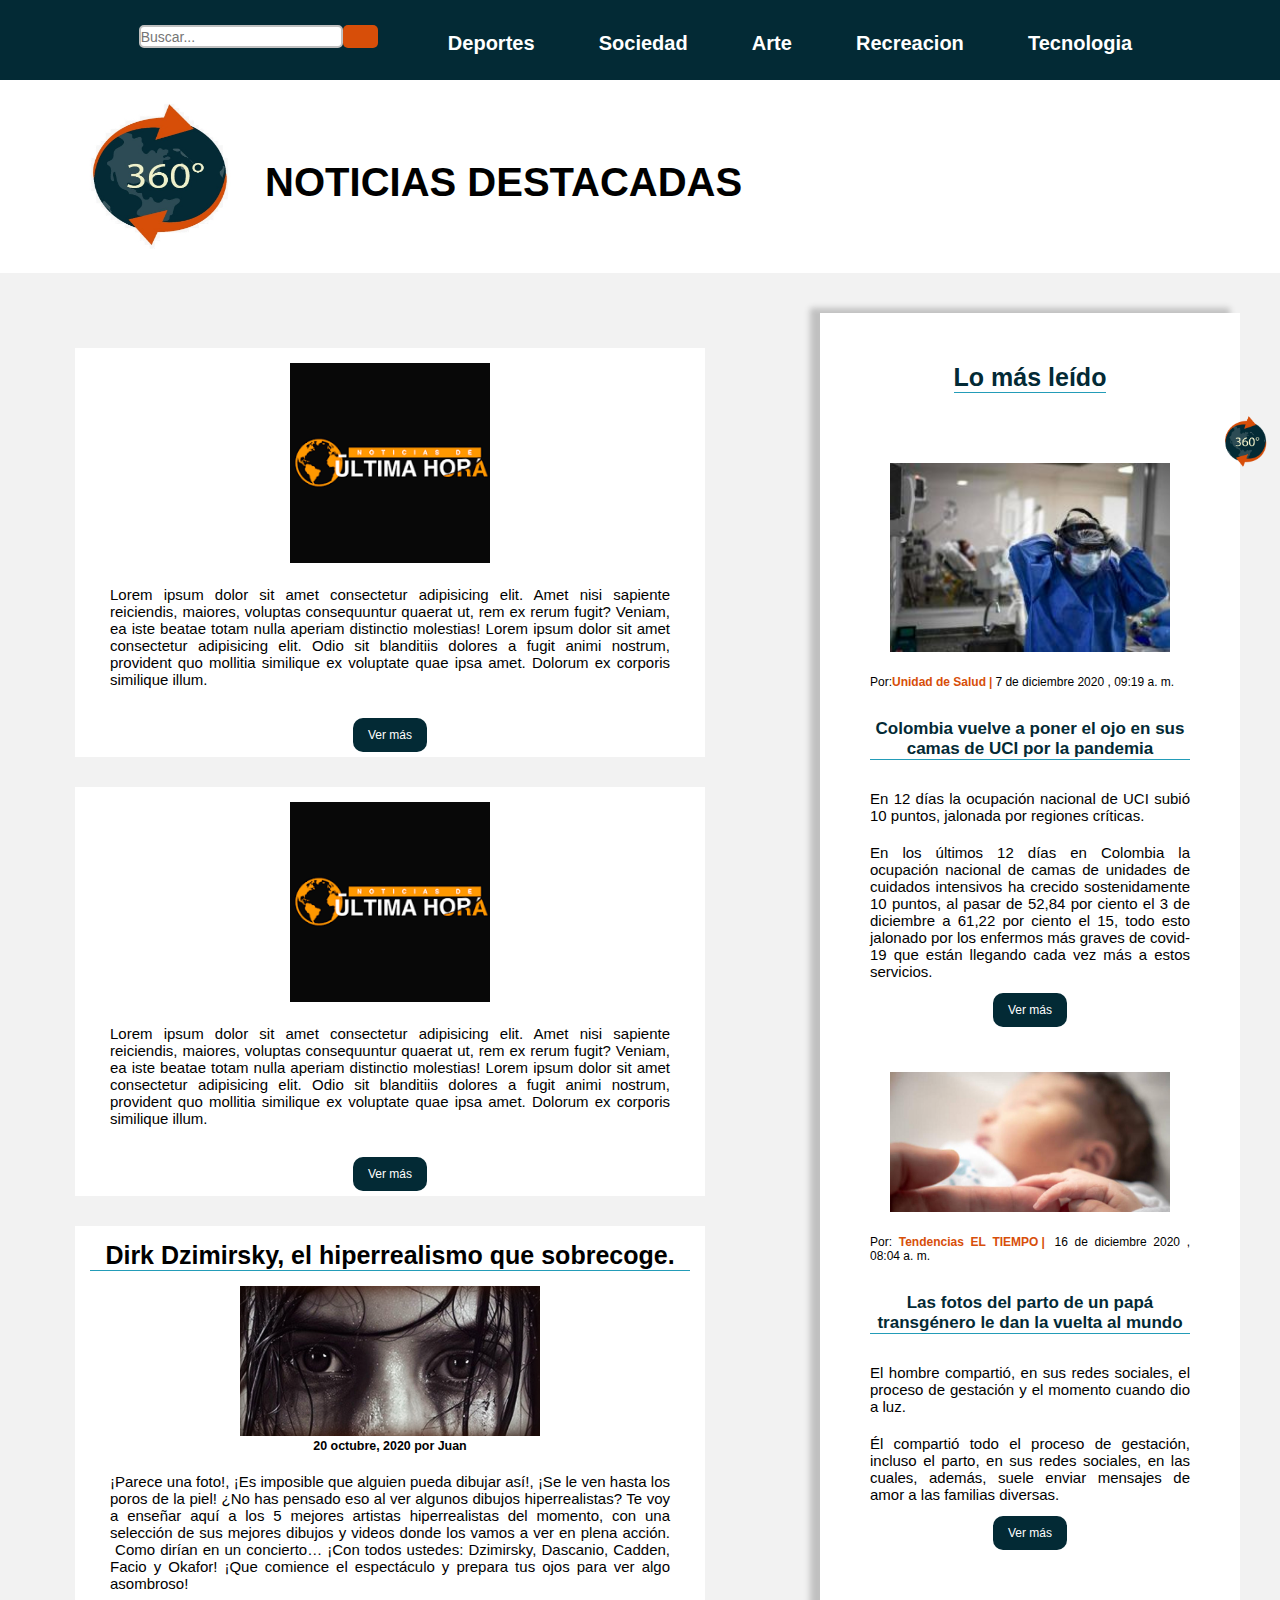
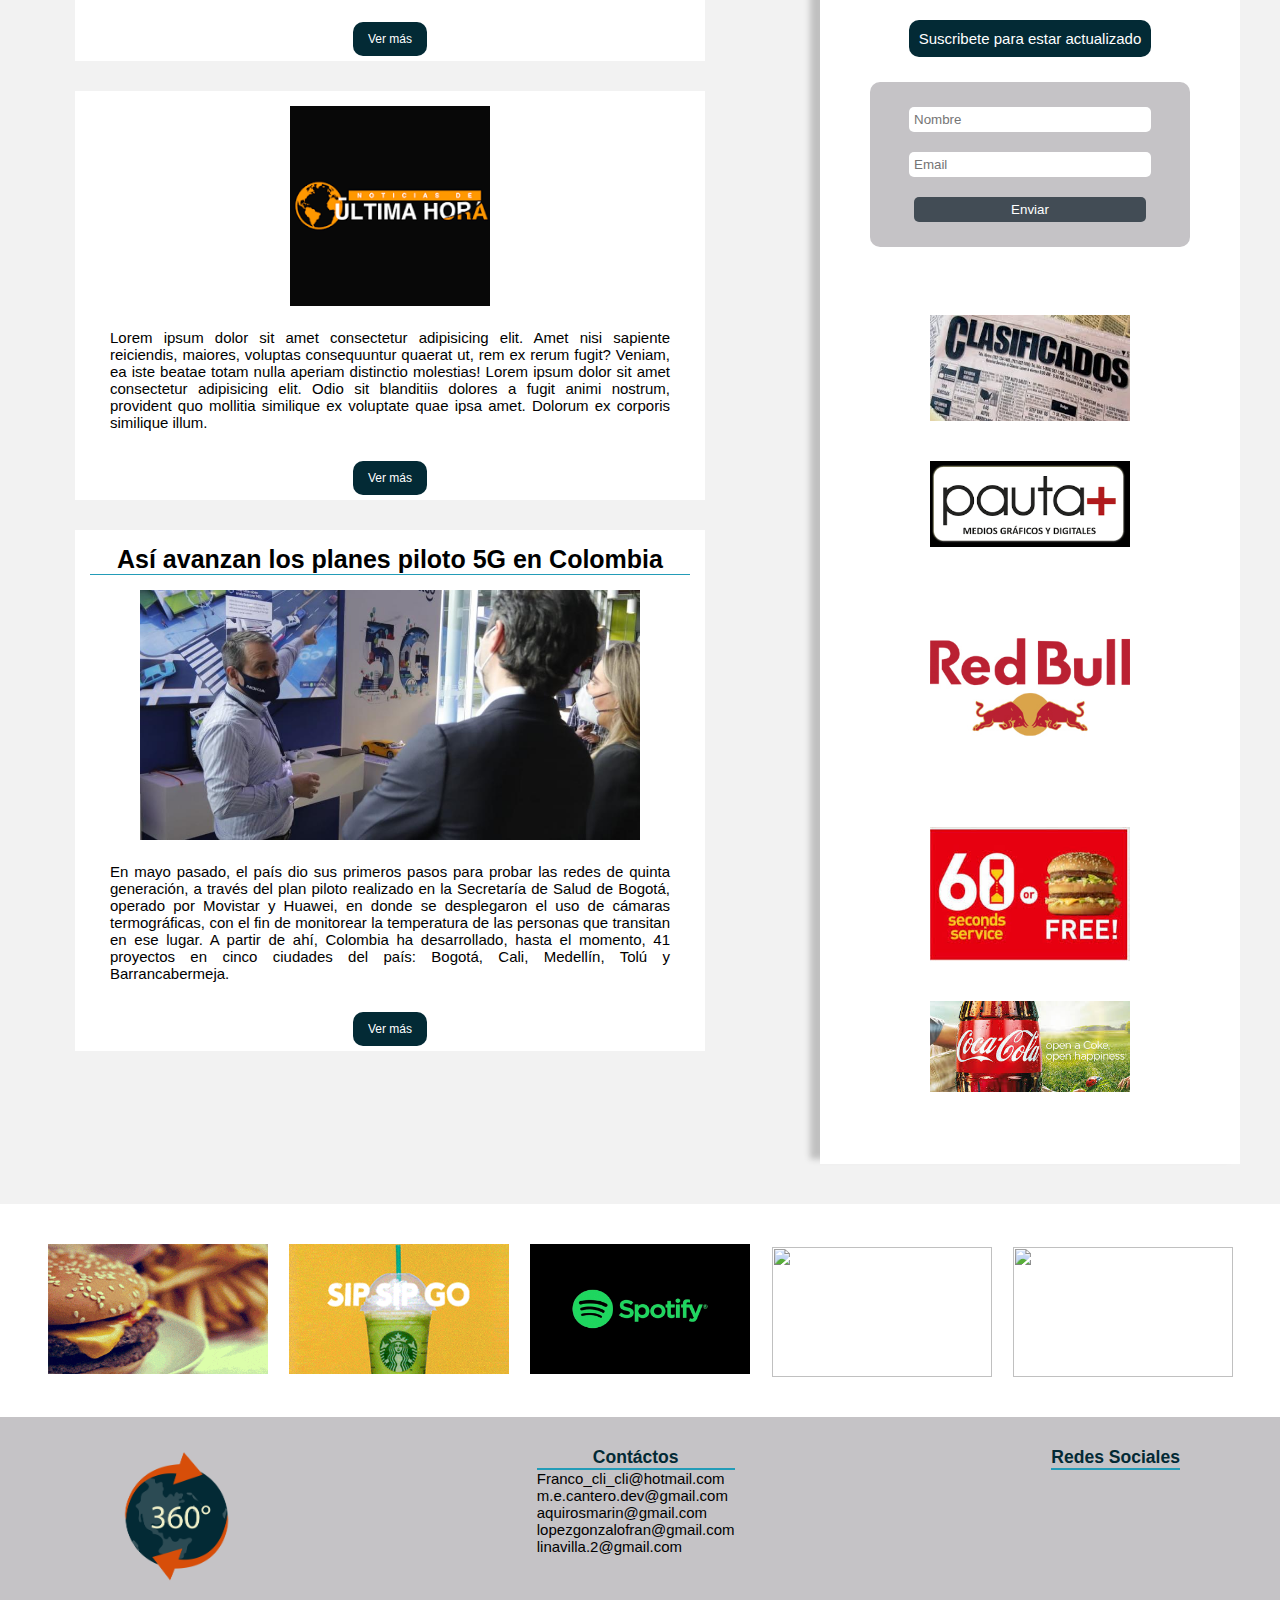
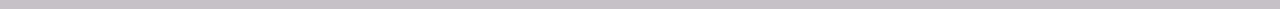
==== index.html @ af5eb992 "agregué noticias en lo más leído" ====
<!DOCTYPE html>
<html lang="es">
<head>
    <meta charset="UTF-8">
    <meta name="viewport" content="width=device-width, initial-scale=1, shrink-to-fit=no">
    <meta name="keywords" content="Dario online, diario.">
    <meta name="author" content="Rompiendo codigos">
    <meta name="description" content="Somos el diario que brinda el mejor servicio">
    <title>360° | Diario Digital</title>
    <link rel="icon" href="img/icon.png">
    <script src="https://kit.fontawesome.com/4de09098c3.js" crossorigin="anonymous"></script>
    <link rel="preconnect" href="https://fonts.gstatic.com">
    <link href="https://fonts.googleapis.com/css2?family=Roboto&display=swap" rel="stylesheet">
    <link href="https://fonts.googleapis.com/css2?family=Russo+One&display=swap" rel="stylesheet">
    <link rel="stylesheet" href="styles.css">
</head>
<body>
    <!---------------- Menú de navegación-------------------->
    <header class="barra-navegacion">
        <nav>
            <div class="menu" id="inicio">
                <input type="checkbox" id="botonmenu">
                <a href="#"><i class="fas fa-bars"></i></a>
                <ul>
                    <li> 
                        <div class="busqueda">
                            <input type="text" name="Buscar" placeholder="Buscar..."class="src" autocomplete="off">
                            <div class="lupa">
                                <a href="#"><i class="fas fa-search"></i></a>
                            </div>
                        </div>
                    </li>
                    <li> <a href="Deportes.html">Deportes </a> </li> 
                    <li> <a href="Sociedad.html">Sociedad </a> </li> 
                    <li> <a href="Arte.html">Arte </a> </li> 
                    <li> <a href="Recreacion.html">Recreacion </a> </li> 
                    <li> <a href="Tecnologia.html">Tecnologia </a> </li>
                </ul>
            </div>
        </nav>
    </header>
    <div>
        <!---------------- Encabezado---------------------------->
        <div class="logo_noticias">
            <a href="index.html"><img src="img/360logo.jpg" alt="logo_diario" width="170px" height="150px"></a>
            <h1>NOTICIAS DESTACADAS</h1>
            <div class="wiget">
                <script src="https://www.dolar-colombia.com/widget.js?t=2&c=1"></script>
            </div>
            <div class="clima">
                <div id="cont_dd9158a9806e6b9f02feca1e878bb01c"><script type="text/javascript" async src="https://www.tiempo.com/wid_loader/dd9158a9806e6b9f02feca1e878bb01c"></script></div>
            </div>
        </div>
    </div>
     <!---------------- Main, sección de noticias----------------->
    <div class="contenedor-principal">
        <main class="hijo">
            <section class="hijo2">
                <article>
                    <img src="img/foto_noticia_temporal.png" width="200px" alt="">
                    <p>Lorem ipsum dolor sit amet consectetur adipisicing elit. Amet nisi sapiente reiciendis, maiores, voluptas consequuntur quaerat ut, rem ex rerum fugit? Veniam, 
                        ea iste beatae totam nulla aperiam distinctio molestias!
                        Lorem ipsum dolor sit amet consectetur adipisicing elit. Odio sit blanditiis dolores a fugit animi nostrum, provident 
                        quo mollitia similique ex voluptate quae ipsa amet. Dolorum ex corporis similique illum.
                    </p><br>
                    <a href="Deportes.html" target="_blanck"  class="boton"><button">Ver más</button></a>
                </article>
            </section>
            <section class="hijo2">
                <article>
                    <img src="img/foto_noticia_temporal.png" width="200px" alt="">
                    <p>Lorem ipsum dolor sit amet consectetur adipisicing elit. Amet nisi sapiente reiciendis, maiores, voluptas consequuntur quaerat ut, rem ex rerum fugit? Veniam, 
                        ea iste beatae totam nulla aperiam distinctio molestias!
                        Lorem ipsum dolor sit amet consectetur adipisicing elit. Odio sit blanditiis dolores a fugit animi nostrum, provident 
                        quo mollitia similique ex voluptate quae ipsa amet. Dolorum ex corporis similique illum.
                    </p><br>
                    <a href="Sociedad.html" target="_blanck"  class="boton" ><button">Ver más</button></a>
                </article>
            </section>
            <section class="hijo2">
                <article>
                    <h2 class="titulo-noticia">Dirk Dzimirsky, el hiperrealismo que sobrecoge.</h2>
                    <img src="img/arte.jpg" width="300px" alt="Arte">
                    <h5>20 octubre, 2020 por Juan</h5>
                    <p>¡Parece una foto!, ¡Es imposible que alguien pueda dibujar así!, ¡Se le ven hasta los poros de la piel! ¿No has pensado eso al ver algunos dibujos hiperrealistas?
                        Te voy a enseñar aquí a los 5 mejores artistas hiperrealistas del momento, con una selección de sus mejores dibujos y videos donde los vamos a ver en plena acción.
                         Como dirían en un concierto… ¡Con todos ustedes: Dzimirsky, Dascanio, Cadden, Facio y Okafor! ¡Que comience el espectáculo y prepara tus ojos para ver algo asombroso!
                    </p><br>
                    <a href="Arte.html" target="_blanck"  class="boton"><button">Ver más</button></a>
                </article>
            </section>
            <section class="hijo2">
                <article>
                    <img src="img/foto_noticia_temporal.png" width="200px" alt="">
                    <p>Lorem ipsum dolor sit amet consectetur adipisicing elit. Amet nisi sapiente reiciendis, maiores, voluptas consequuntur quaerat ut, rem ex rerum fugit? Veniam, 
                        ea iste beatae totam nulla aperiam distinctio molestias!
                        Lorem ipsum dolor sit amet consectetur adipisicing elit. Odio sit blanditiis dolores a fugit animi nostrum, provident 
                        quo mollitia similique ex voluptate quae ipsa amet. Dolorum ex corporis similique illum.
                    </p><br>
                    <a href="Recreacion.html" target="_blanck"  class="boton"><button">Ver más</button></a>
                </article>
            </section>
            <section class="hijo2">
                <article>
                    <h2 class="titulo-noticia">Así avanzan los planes piloto 5G en Colombia</h2>
                    <img src="img/tecnologia.jpg" width="500px" alt="">
                    <p>En mayo pasado, el país dio sus primeros pasos para probar las redes de quinta generación, a través del plan piloto realizado en la Secretaría de Salud de Bogotá, operado por Movistar y Huawei, en donde se desplegaron el uso de cámaras termográficas, con el fin de monitorear la temperatura de las personas que transitan en ese lugar.
                        A partir de ahí, Colombia ha desarrollado, hasta el momento, 41 proyectos en cinco ciudades del país: Bogotá, Cali, Medellín, Tolú y Barrancabermeja.
                    </p><br>
                    <a href="Tecnologia.html" target="_blanck"  class="boton"><button">Ver más</button></a>
                </article>
            </section>
        </main>
         <!------------------------- Aside----------------------------->
        <aside class="lo-mas-leido">
            <h2 class="titulo">
                Lo más leído
            </h2>
            <article class="hijo3">
                <img src="img/lo-mas-leido.jpg" width="280px" alt="foto-ucis">
                <p class="pie-de-foto">Por:<span>Unidad de Salud</span>7 de diciembre 2020 , 09:19 a. m.</p>
                <h3>Colombia vuelve a poner el ojo en sus camas de UCI por la pandemia</h3>
                <p>En 12 días la ocupación nacional de UCI subió 10 puntos, jalonada por regiones críticas.</p>
                <p>En los últimos 12 días en Colombia la ocupación nacional de camas de unidades de cuidados intensivos ha crecido sostenidamente 10 puntos, al pasar de 52,84 por ciento el 3 de diciembre a 61,22 por ciento el 15, todo esto jalonado por los enfermos más graves de covid-19 que están llegando cada vez más a estos servicios.
                </p>
                <a href="https://www.eltiempo.com/salud/ocupacion-de-uci-en-colombia-comienza-a-subir-en-diciembre-por-la-pandemia-555329" target="blank"  class="boton"><button">Ver más</button></a>
            </article>
            <article class="hijo3">
                <img src="img/lo-mas-leido2.jpg" width="280px" alt="Recién Nacido">
                <p class="pie-de-foto">Por: <span>Tendencias EL TIEMPO</span> 16 de diciembre 2020 , 08:04 a. m.</p>
                <h3>Las fotos del parto de un papá transgénero le dan la vuelta al mundo</h3>
                <p>El hombre compartió, en sus redes sociales, el proceso de gestación y el momento cuando dio a luz.</p>
                <p>Él compartió todo el proceso de gestación, incluso el parto, en sus redes sociales, en las cuales, además, suele enviar mensajes de amor a las familias diversas.
                </p>
                <a href="https://www.eltiempo.com/cultura/gente/lgbti-embarazo-la-historia-de-danny-el-papa-transgenero-que-compartio-fotos-y-video-de-su-parto-555034" target="blank"  class="boton"><button">Ver más</button></a>
            </article>
            <div class="suscribete">
                <p>Suscribete para estar actualizado</p>
            </div>
            <form action="#" class="formulario">
                <input type="text" name="nombre" id="nombre" placeholder="Nombre">
                <input type="email" name="email" id="email" placeholder="Email">
                <input class="boton-enviar" type="submit" value="Enviar">
            </form>
            <div class="publicidad-aside">
                <div class="publicidad1">
                    <img src="img/publicidad1.jpg" width="200" alt="">
                </div>
                <div class="publicidad1">
                    <img src="img/publicidad2.png" width="200"  alt="">
                </div>
                <div class="publicidad1">
                    <img src="img/publicidad3.jpg" width="200"  alt="">
                </div>
                <div class="publicidad1">
                    <img src="img/publicidad4.jpg" width="200"  alt="">
                </div>
                <div class="publicidad1">
                    <img src="img/publicidad5.jpg" width="200"  alt="">
                </div>
            </div>
        </aside>
    </div>
        <!---------------- Main, Publicidad----------------->
    <div class="publicidad">
        <div class="publicidad1">
            <img src="Videos/200.gif" alt="">
        </div>
        <div class="publicidad1">
            <img src="Videos/frapu-199.gif" alt="">
        </div>
        <div class="publicidad1">
            <img src="Videos/spotify.gif" alt="">
        </div>
        <div class="publicidad1">
            <img src="Videos/d6ddb5e3-efe4-43aa-a1f9-b5b52ab1ca9a.gif" alt="">
        </div>
        <div class="publicidad1">
            <img src="Videos/cocacolagiphy-5.gif" alt="">
        </div>
    </div>
    <!---------------------- bnt-flotante--------------------------- -->
    <div class="btn-inicio">
        <a href="#inicio"><img src="img/logo.png" alt="btn-inicio" width="120px"></a>
    </div>
    <!------------------------footer---------------------------------- -->
    <footer class="contenedor-footer">
            <div class="logo">
                <a href="#inicio"><img src="img/logo.png" alt="Diario Digita 360°"></a>
            </div>
            <div class="contactos">
                <h3>Contáctos</h3>
                <p>Franco_cli_cli@hotmail.com</p>
                <p>m.e.cantero.dev@gmail.com</p>
                <p>aquirosmarin@gmail.com</p>
                <p>lopezgonzalofran@gmail.com</p>
                <p>linavilla.2@gmail.com</p>
            </div>
            <div class="redes">
                <h3>Redes Sociales</h3>
                <a href="https://facebook.com"><i class="fab fa-facebook-f"></i></a>
                <a href="https://youtube.com"><i class="fab fa-youtube"></i></a>
                <a href="https://twitter.com"><i class="fab fa-twitter"></i></a>
            </div>
    </footer>
    
</body>
</html>
---- styles.css ----
* {
  padding: 0;
  margin: 0;
}
body {
  font-family: Arial, Helvetica, sans-serif;
  font-size: 15px;
}

/*---------- menú---------- */

.menu {
  background-color: #032a35;
  display: flex;
  justify-content: space-around;
  align-items: center;
  height: 80px;
  width: 100%;
}

.menu ul {
  padding: 0px;
  margin-bottom: 0px;
  margin-top: -5px;
}
.menu ul li {
  display: inline-block;
  margin: 30px;
  font-weight: bold;
}

.menu ul li a {
  text-decoration: none;
  color: white;
  font-size: 20px;
}

.busqueda {
  display: flex;
  flex-flow: row;
  justify-content: flex-start;
  position: absolute;
  margin-left: -250px;
  padding: 5px;

}
.busqueda .lupa{
  background: #D74E09;
  width: 35px;
  border-radius: 5px;
}
.fa-search{
  font-size: 20px;
  color: white;
  padding: 5px;

}

.busqueda input {
  width: 200px;
  font-size: 14px;
  outline: none;
  border: 2px solid silver;
  border-radius: 5px;

}

#botonmenu {
  display: none;
  padding: 0;
}
i {
  color: white;
  font-size: 30px;
}

.menu label {
  display: flex;
  width: 30px;
  height: 30px;
  padding: 0px;
  margin-top: 12px;
}

/*---------- Encabezado--------- */
.wiget{
  margin-left: 100px;
}
.clima{
  margin-right: 55px;
}
.logo_noticias {
  display: flex;
  flex-direction: row;
  margin-left: 80px;
  margin-top: 20px;
}

.logo_noticias h1 {
  color: black;
  font-weight: bolder;
  padding: 1.6cm 0cm 0cm 0.4cm;
  font-size: 40px;
}
/* --------Main-sección noticias----- */

.contenedor-principal {
  display: flex;
  flex-flow: row;
  justify-content: space-between;
  align-items: flex-start;
  background: #f2f2f2;
  max-width: 1350px;
  margin: 20px auto;
  padding: 20px;
}

.hijo {
  display: flex;
  flex-flow: row wrap;
  justify-content: space-between;
  align-items: center;
  margin: 20px;
  padding: 20px;
}

.hijo2 {
  margin: 15px;
  width: 600px;
  padding: 15px;
  background: white;
  text-align: center;
}
.hijo2 p {
  text-align: justify;
  padding: 10px;
  margin: 10px;
}

/*--------- Aside-Lo mas leido--------- */

.lo-mas-leido {
  display: flex;
  flex-flow: column;
  justify-content: center;
  align-items: center;
  background: #fff;
  width: 80%;
  padding: 50px;
  margin: 50px;
  text-align: center;
  margin: 20px auto;
  margin-right: 20px;
  box-shadow: -10px -5px 6px rgb(192, 192, 192);
}
h2 {
  color: #032a35;
  font-size: 25px;
  margin-bottom: 15px;
  border-bottom: 1px solid #239cb8 ;
}
.lo-mas-leido h3 {
  font-size: 17px;
  text-align: center;
  color: #032a35;
  margin-bottom: 30px;
  border-bottom: 1px solid #239cb8;
}
.lo-mas-leido .pie-de-foto{
  font-size: 12px;
}
.lo-mas-leido .pie-de-foto span{
  color: #D74E09;
  font-weight: 800;
}
.lo-mas-leido .pie-de-foto span::after{
  content: "|";
  padding: 3px;
}
.hijo3 img {
  margin: 15px;
  margin-top: 50px;
  background: white;
  padding: 5px;
}
.hijo3 p {
  text-align: justify;
  margin-bottom: 20px;
  color: black;
}
.boton {
  background: #032a35;
  padding: 10px 15px;
  color: white;
  text-decoration: none;
  margin-top: 20px;
  font-size: 12px;
  margin-top: 20px;
  border-radius: 10px;
}

.boton:hover {
  background: #71818f;
  color: white;
}

.boton-enviar {
  background: #424c55;
  color: white;
  padding: 25px 40px;
  border-radius: 10px;
  cursor: pointer;
  margin: 20px;
  border: 0px;
}

.boton-enviar:hover {
  background: #71818f;
  color: white;
}

.suscribete {
  font-size: 15px;
  background: #032a35;
  border-radius: 10px;
  color: white;
  padding: 10px;
  margin-top: 80px;
  text-align: center;
}
.formulario {
  background: #c5c3c6;
  padding: 15px;
  margin-top: 25px;
  margin-bottom: 50px;
  border-radius: 10px;

}
.formulario input {
  margin: 10px;
  width: 80%;
  padding: 5px;
  border: 0px;
  border-radius: 5px;
}
.titulo-noticia{
  color: black;
}
.publicidad-aside{
  display: flex;
  flex-flow: column wrap;
  justify-content: center;
  align-items: center ;
}

.publicidad-aside .publicidad1{
  margin: 18.5px;
}


/*--------- Publicidad---------- */

.publicidad {
  display: flex;
  flex-flow: row nowrap;
  justify-content: space-around;
  align-items: flex-end;
  margin: 20px auto;
  margin-right:36px;
  margin-left: 37px;
}

.publicidad img {
  width: 220px;
  height: 130px;
  margin: 20px auto;

}
/* -------------------Footer--------------- */
.contenedor-footer{
  background: #c5c3c6;
  display: flex;
  flex-flow: row wrap;
  justify-content: space-between;
  align-items: flex-start;
}

.logo img{
  width: 300px;
  margin-top: 20px;
}
.contactos{
  margin-left:-80px;
}

h3{
  margin-top: 30px;
}

.contactos h3{
  text-align: center;
  color: #032a35;
  border-bottom: 2px solid  #239cb8 ;
}

.redes{
  margin-right: 100px;
}

.redes h3{
  color: #032a35;
  border-bottom: 2px solid  #239cb8 ;
}

.redes i{
  font-size:40px;
  margin-left: 5px;
  margin-right: 5px;
}

.redes .fab.fa-facebook-f{
  color: #3b5998;

}
.redes .fab.fa-youtube{
  color: #ff0000;

}
.redes .fab.fa-twitter{
  color: #1da1f2;
}
/*----------------------- btnflotante-------------- */
.btn-inicio{
  padding:0px;
  right:-75px;
  /* left: -40px; */
  position:fixed;
  top:410px;
  width:180px;
  z-index: 1100;
}
.btn-inicio a img{
  list-style-type:none;
  padding:0px;
  margin:0px 0px 1px 0px;
  -webkit-transition:all 0.25s ease-in-out;
  -moz-transition:all 0.25s ease-in-out;
  -o-transition:all 0.25s ease-in-out;
  transition:all 0.25s ease-in-out;
  cursor:pointer;
}
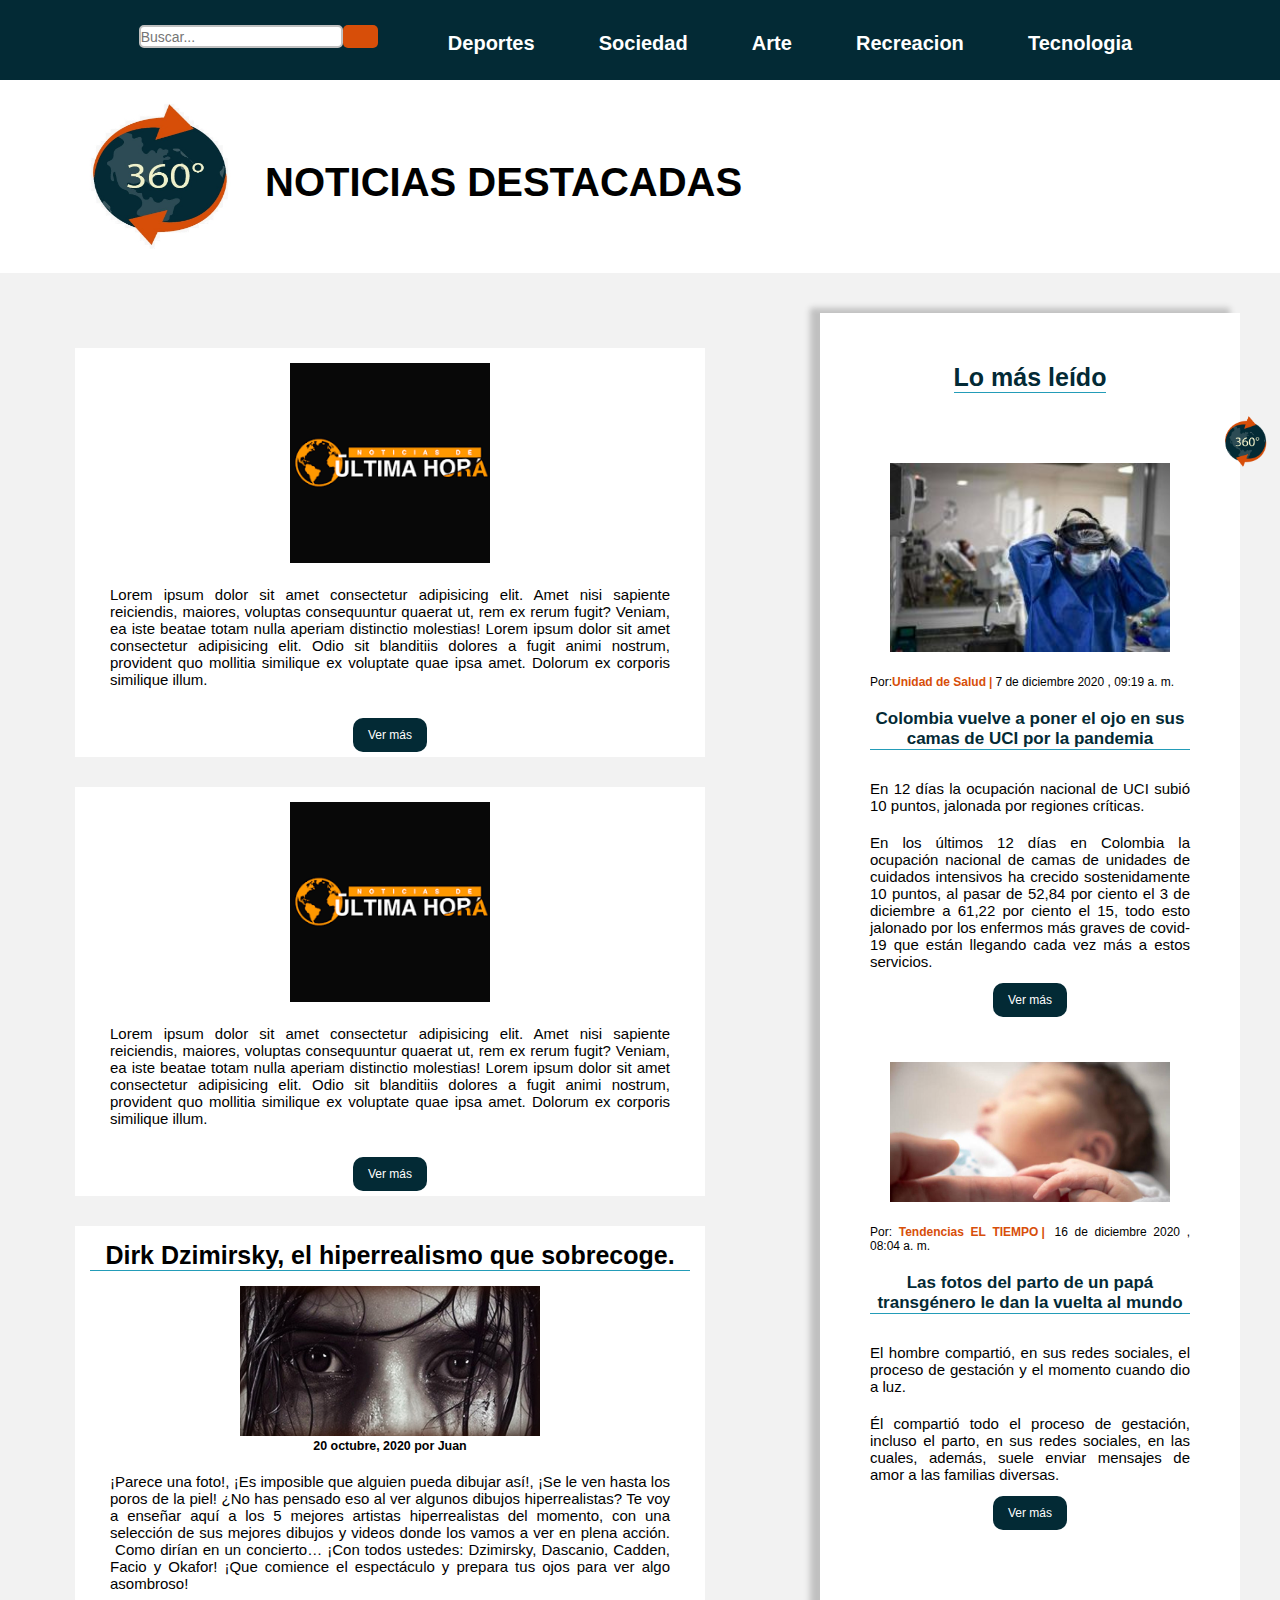
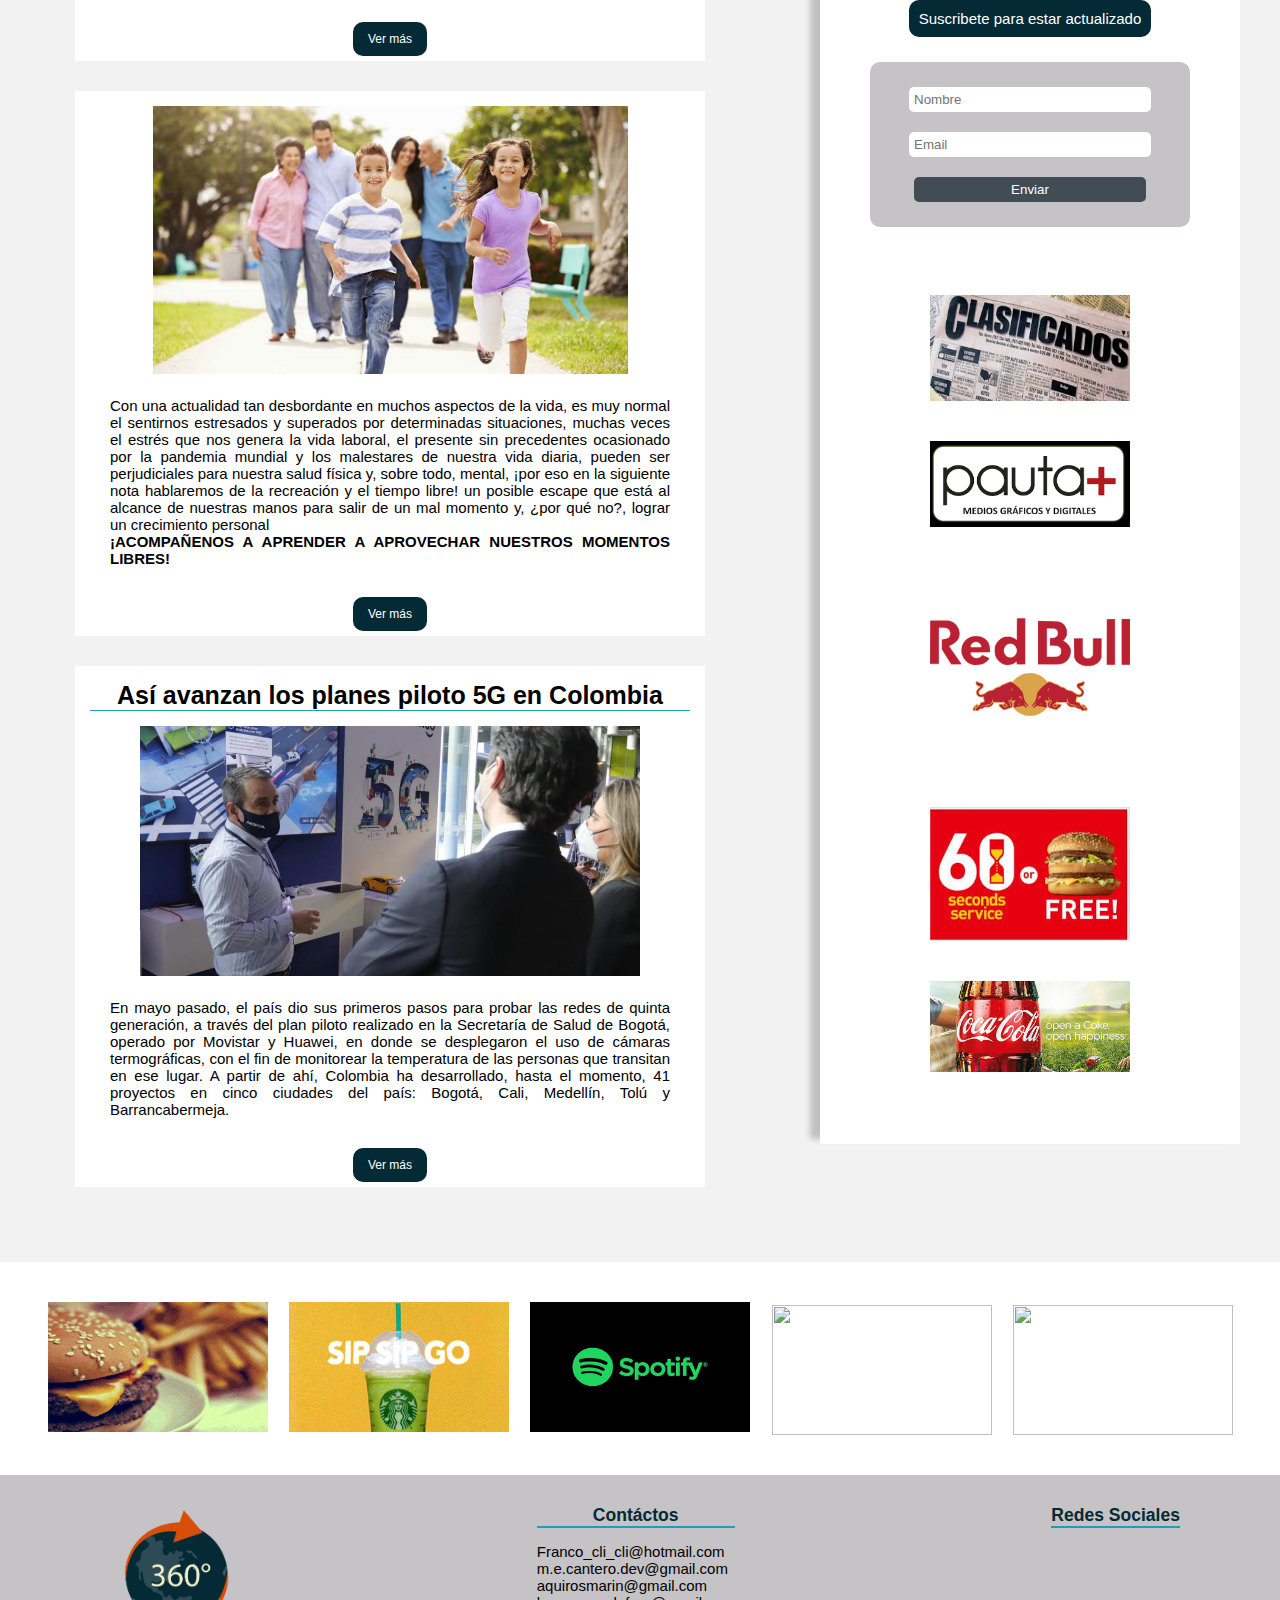
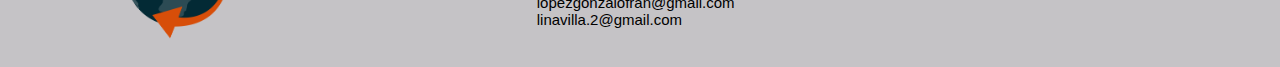
==== commit 7cdee3fd: "4ta modificación a recreación" ====
--- a/index.html
+++ b/index.html
@@ -91,11 +91,13 @@
             </section>
             <section class="hijo2">
                 <article>
-                    <img src="img/foto_noticia_temporal.png" width="200px" alt="">
-                    <p>Lorem ipsum dolor sit amet consectetur adipisicing elit. Amet nisi sapiente reiciendis, maiores, voluptas consequuntur quaerat ut, rem ex rerum fugit? Veniam, 
-                        ea iste beatae totam nulla aperiam distinctio molestias!
-                        Lorem ipsum dolor sit amet consectetur adipisicing elit. Odio sit blanditiis dolores a fugit animi nostrum, provident 
-                        quo mollitia similique ex voluptate quae ipsa amet. Dolorum ex corporis similique illum.
+                    <img src="img/recreacion1.jpg" width="475px" alt="">
+                    <p>Con una actualidad tan desbordante en muchos aspectos de la vida, es muy normal el sentirnos estresados y superados
+                        por determinadas situaciones, muchas veces el estrés que nos genera la vida laboral, el presente sin precedentes ocasionado
+                        por la pandemia mundial y los malestares de nuestra vida diaria, pueden ser perjudiciales para nuestra salud física y, sobre todo,
+                        mental, ¡por eso en la siguiente nota hablaremos de la recreación y el tiempo libre! un posible escape que está al alcance de nuestras manos
+                        para salir de un mal momento y, ¿por qué no?, lograr un crecimiento personal <br>
+                        <Strong>¡ACOMPAÑENOS A APRENDER A APROVECHAR NUESTROS MOMENTOS LIBRES!</Strong>
                     </p><br>
                     <a href="Recreacion.html" target="_blanck"  class="boton"><button">Ver más</button></a>
                 </article>
--- a/styles.css
+++ b/styles.css
@@ -85,6 +85,7 @@
 /*---------- Encabezado--------- */
 .wiget{
   margin-left: 100px;
+  
 }
 .clima{
   margin-right: 55px;
@@ -293,8 +294,10 @@
   margin-left:-80px;
 }
 
-h3{
+.contenedor-footer h3{
   margin-top: 30px;
+  margin-bottom: 15px;
+  text-align: center;
 }
 
 .contactos h3{
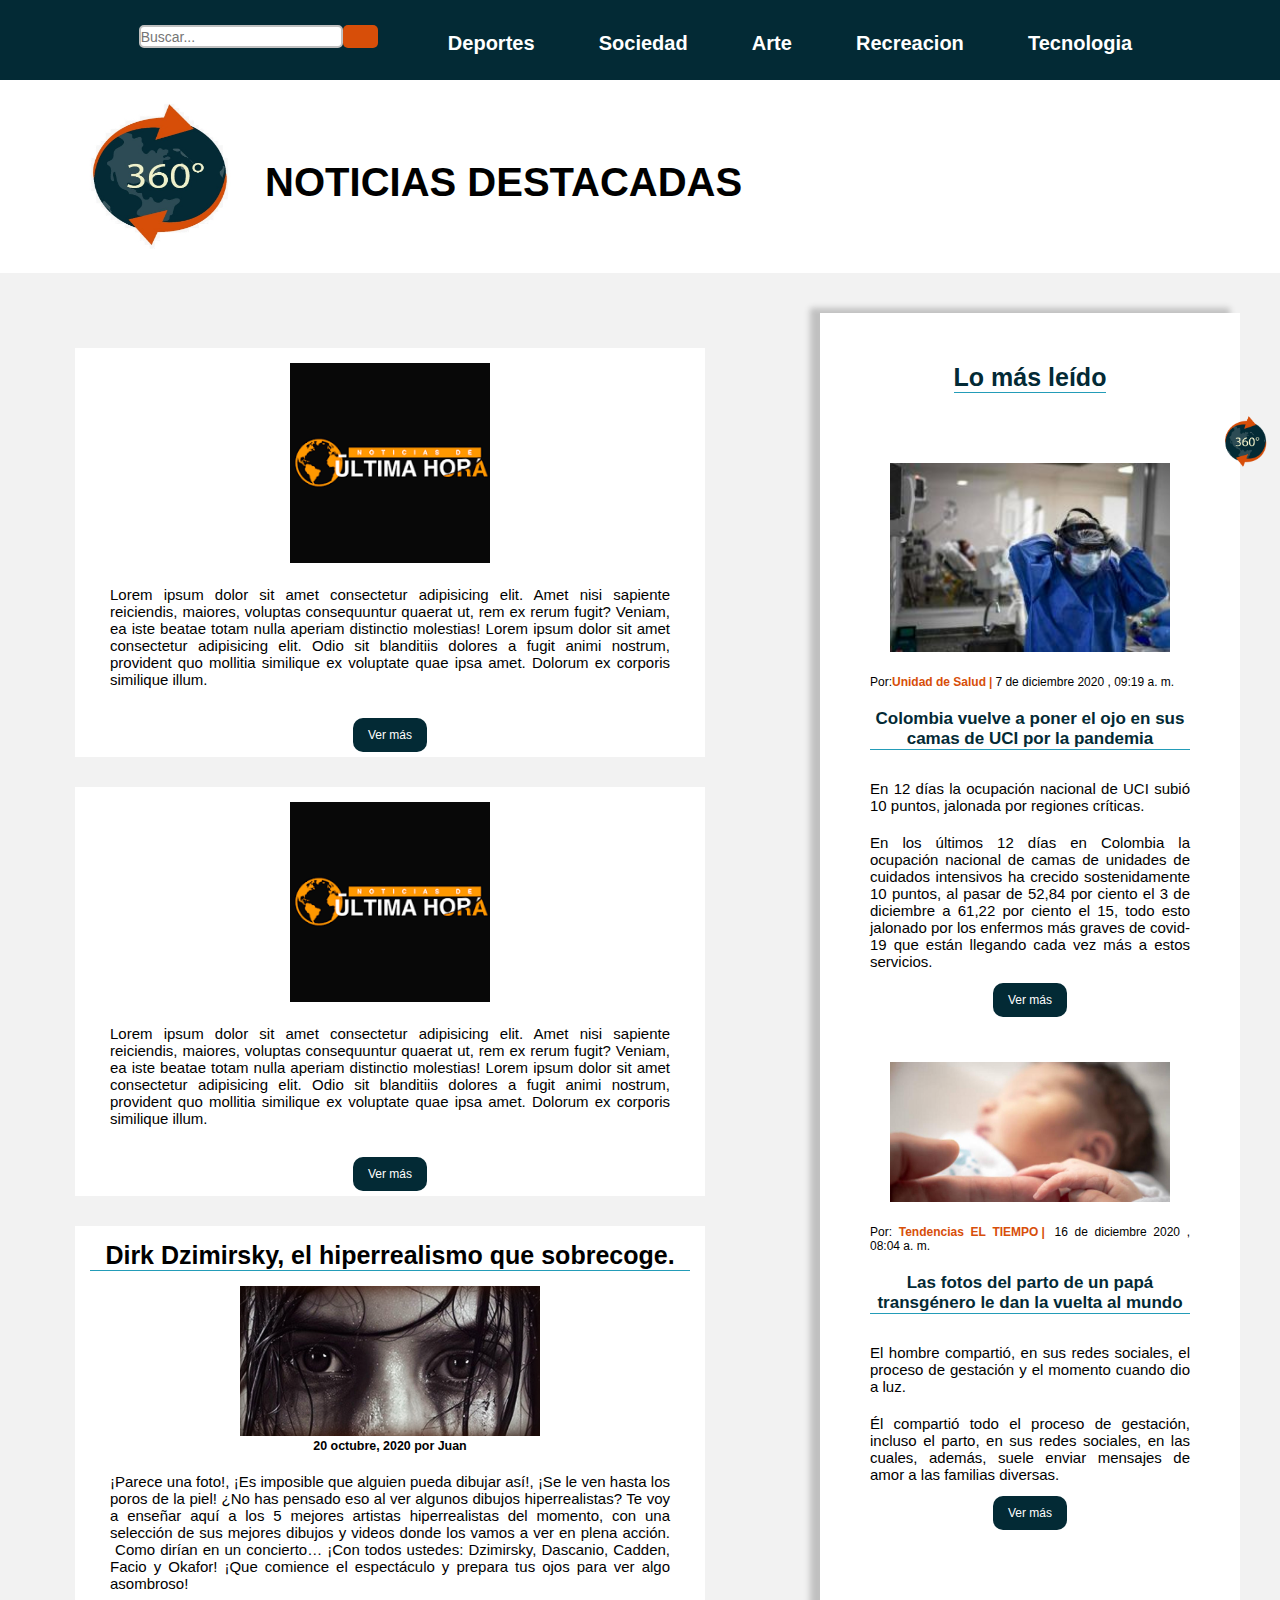
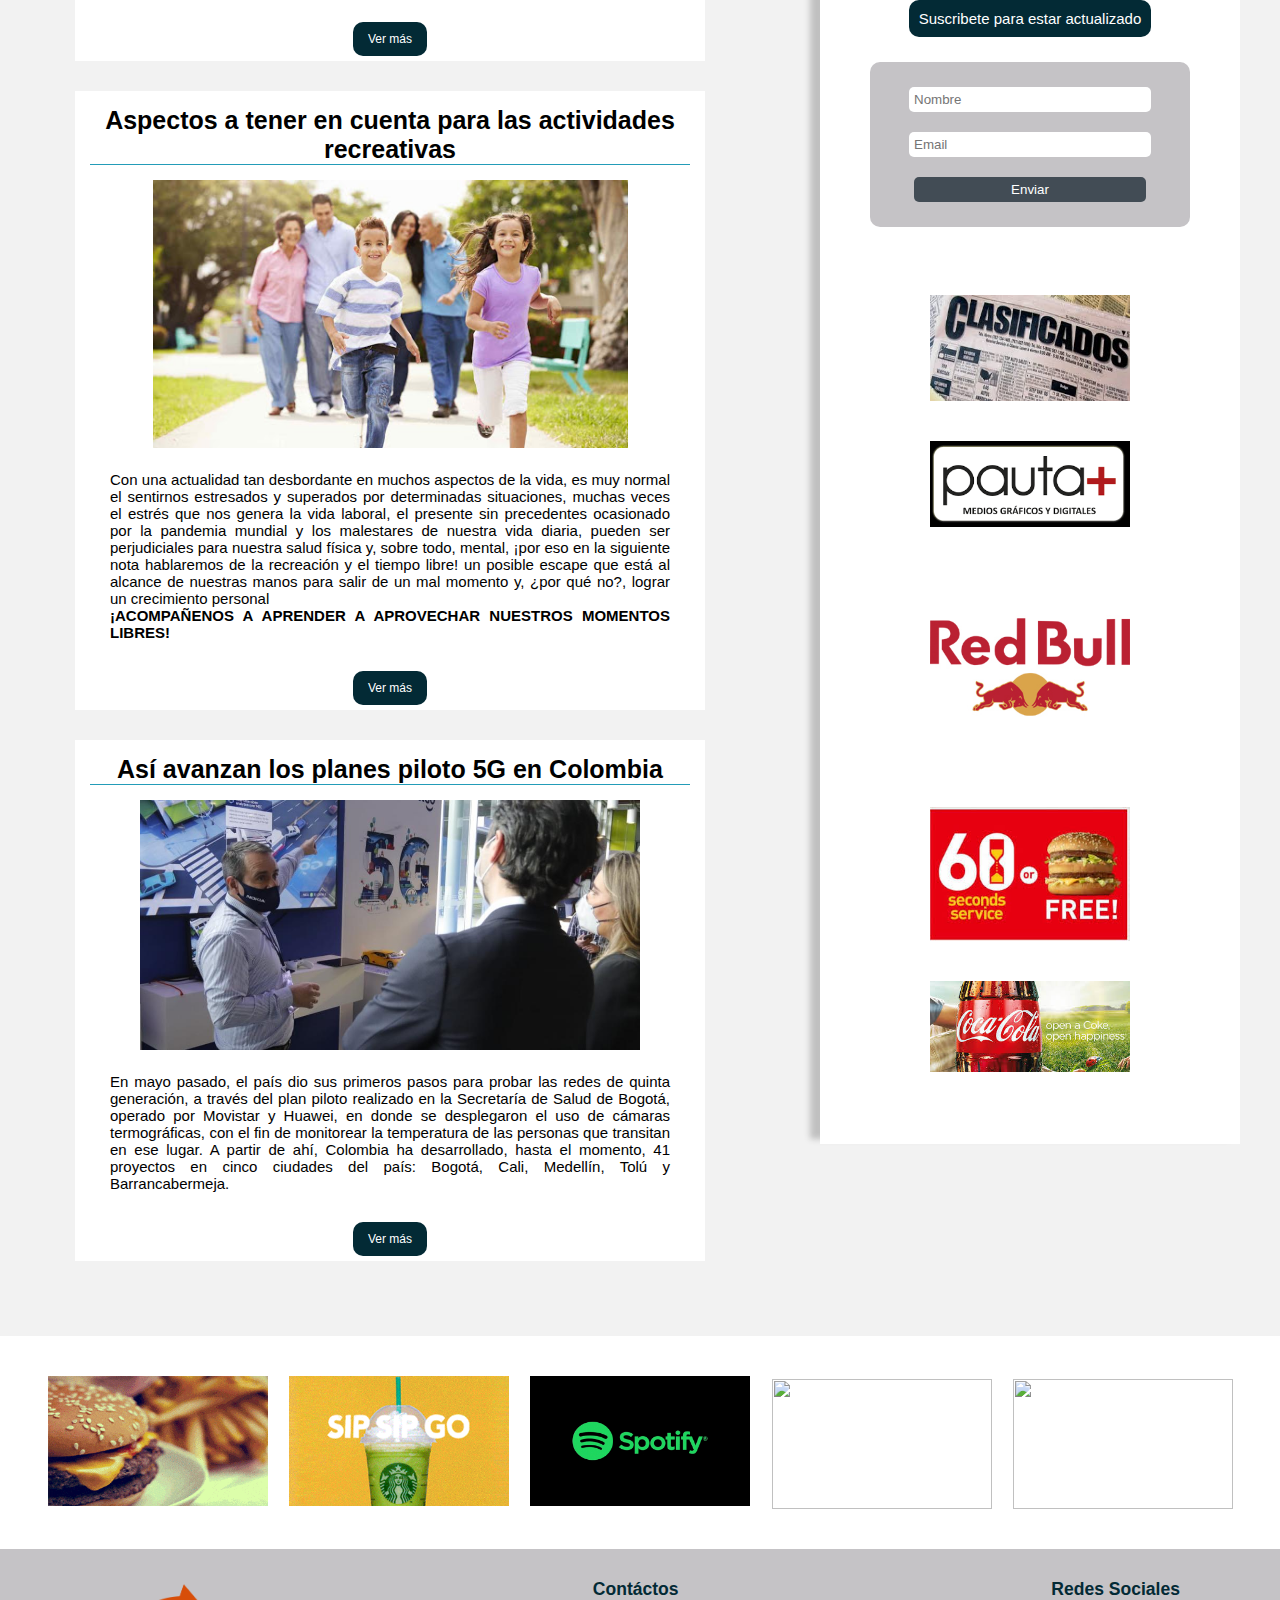
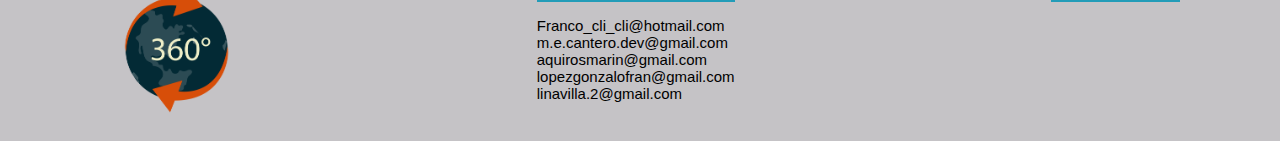
==== commit fafb1093: "recreacion.html, este si, ahora si, LA DEFINITIVA" ====
--- a/index.html
+++ b/index.html
@@ -91,6 +91,7 @@
             </section>
             <section class="hijo2">
                 <article>
+                    <h2 class="titulo-noticia">Aspectos a tener en cuenta para las actividades recreativas</h2>
                     <img src="img/recreacion1.jpg" width="475px" alt="">
                     <p>Con una actualidad tan desbordante en muchos aspectos de la vida, es muy normal el sentirnos estresados y superados
                         por determinadas situaciones, muchas veces el estrés que nos genera la vida laboral, el presente sin precedentes ocasionado
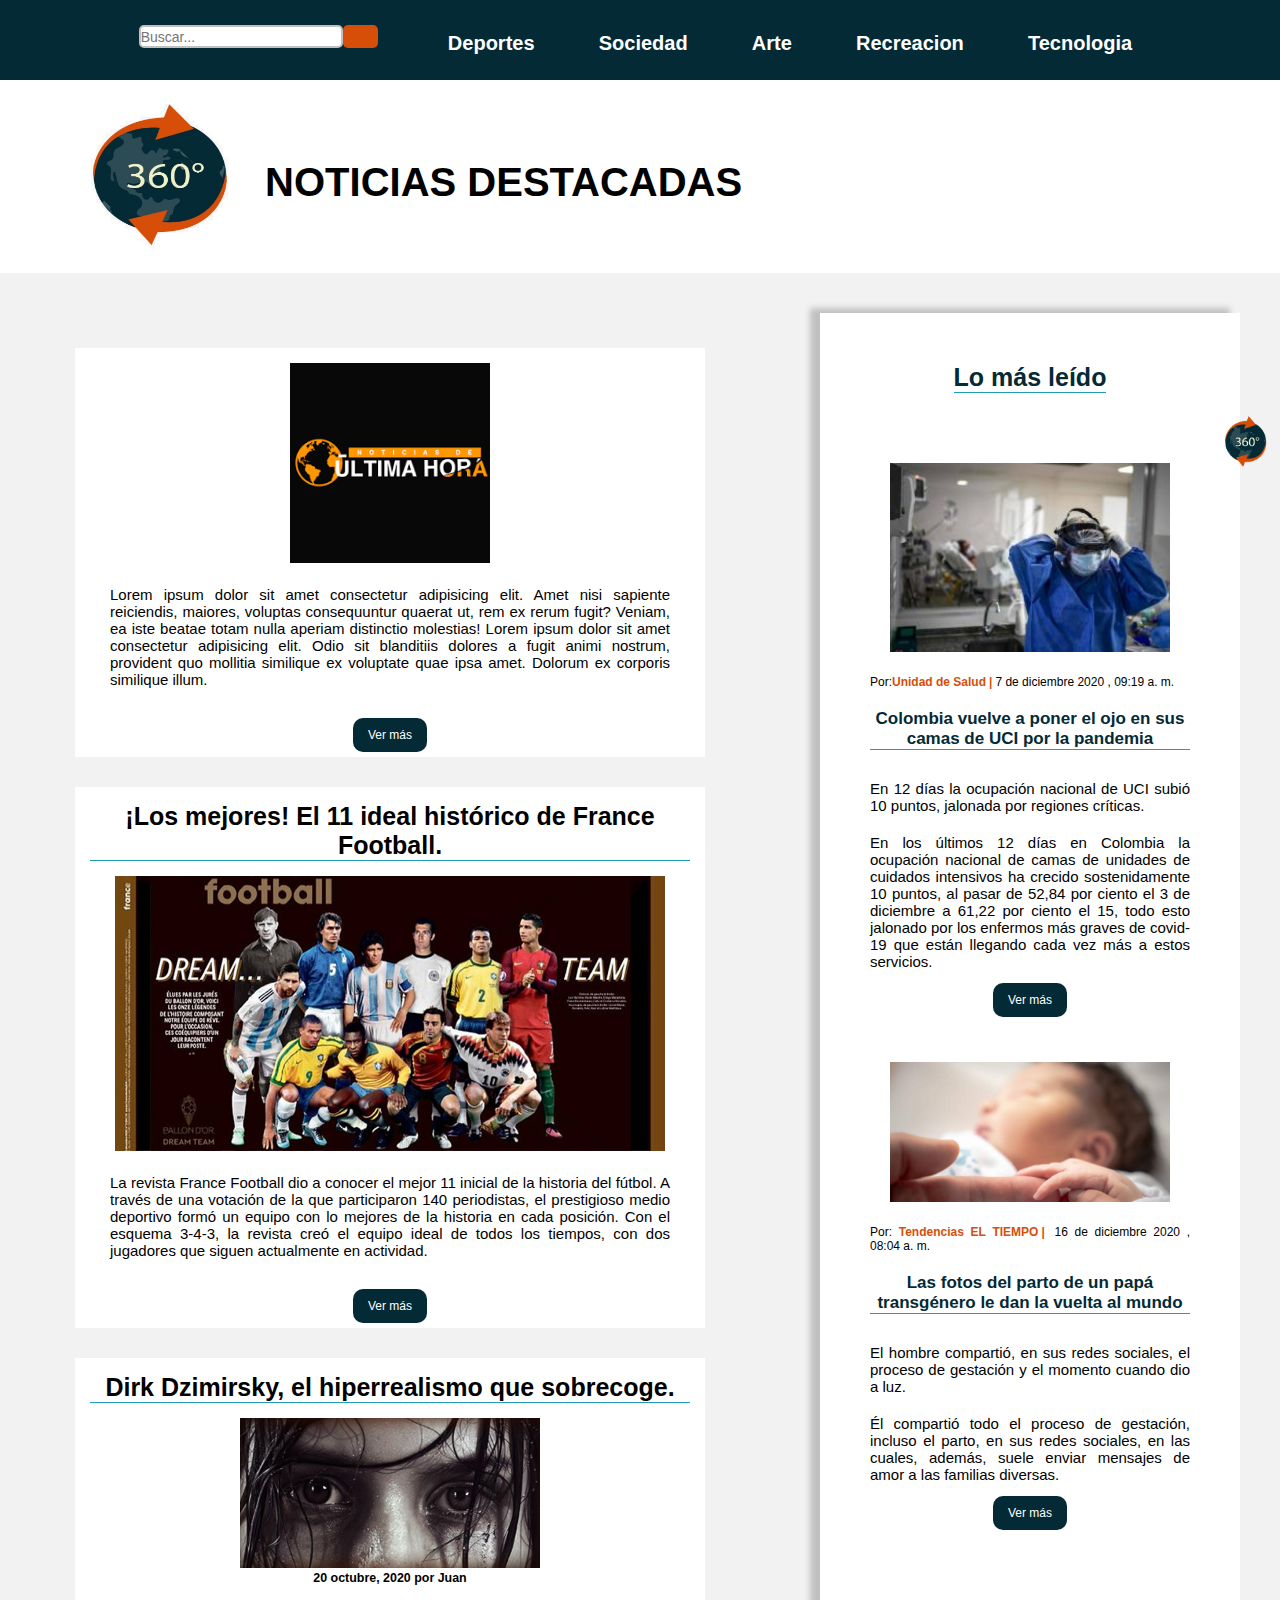
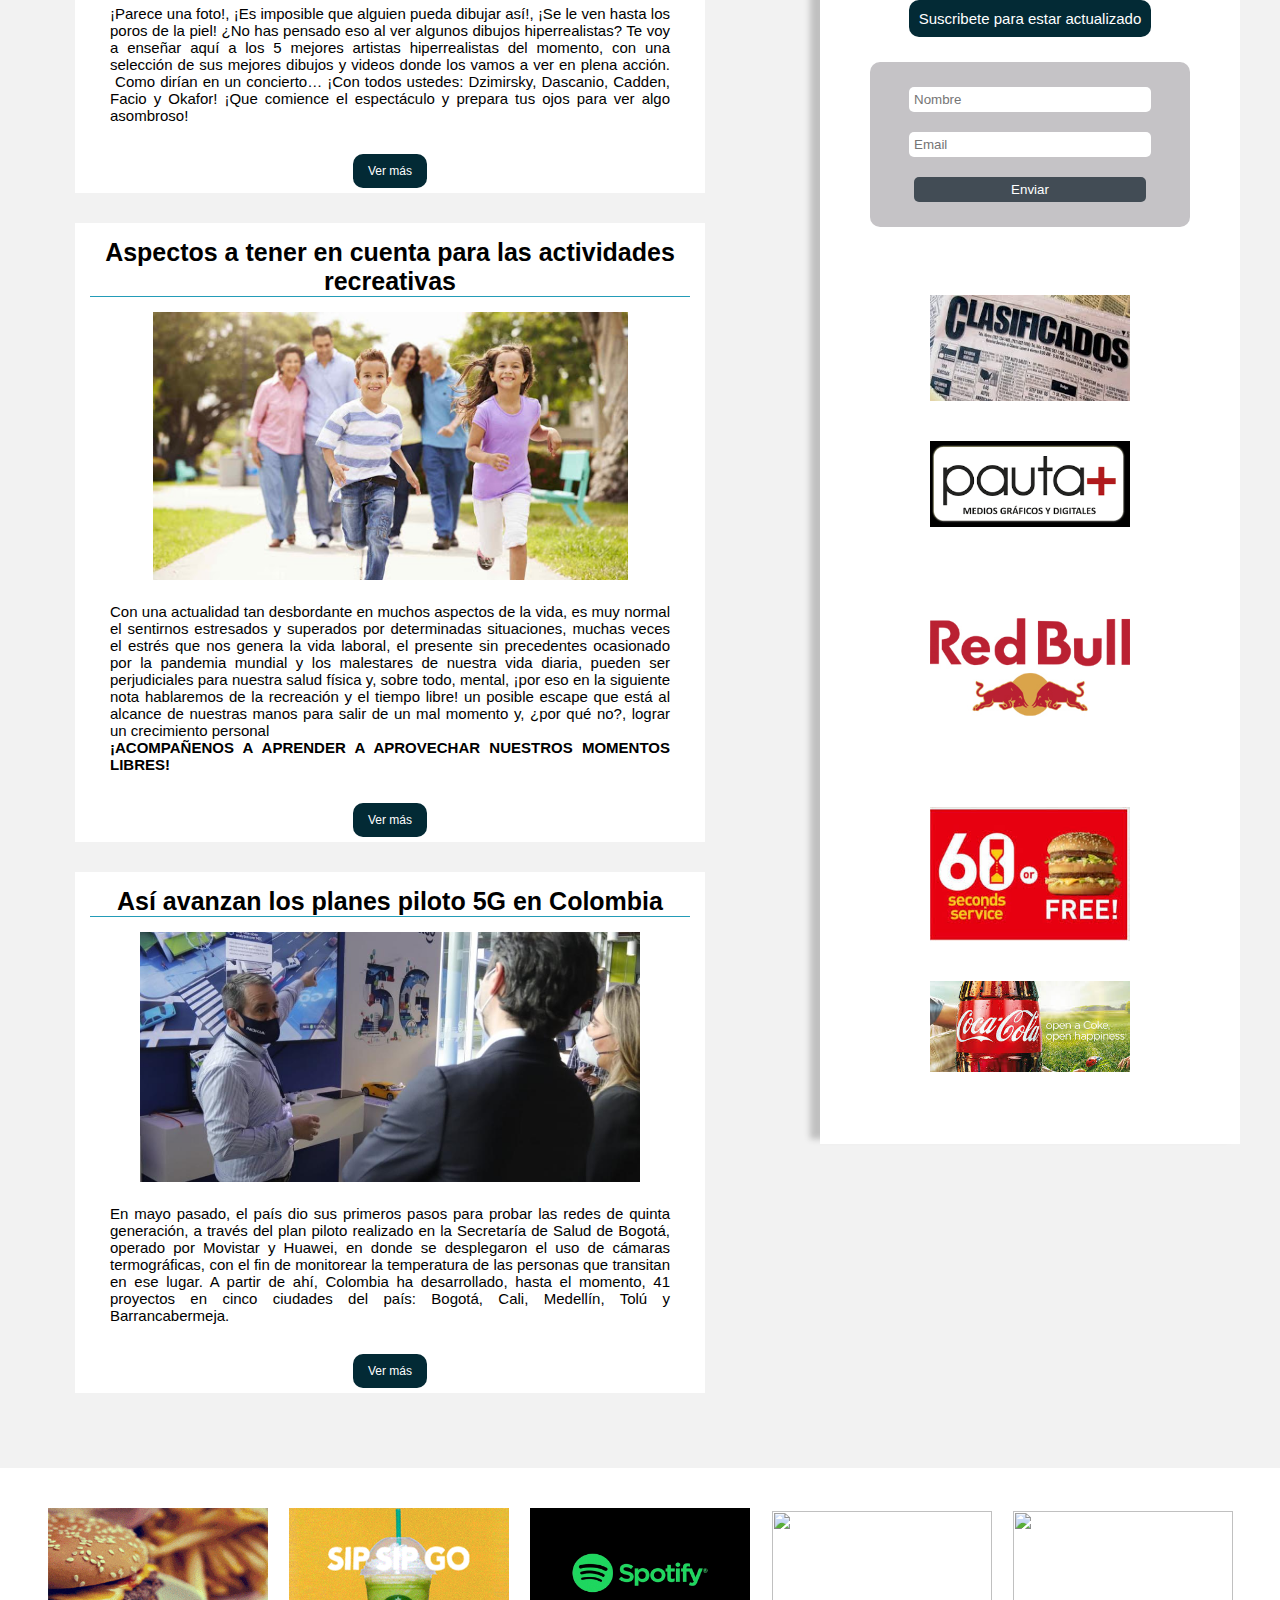
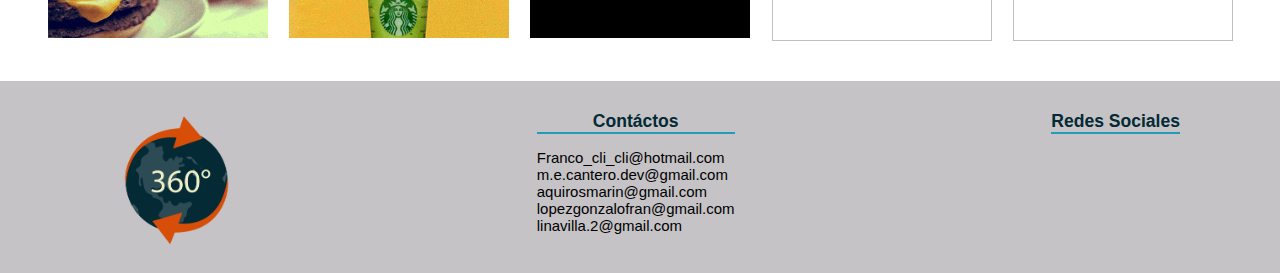
==== commit 99de8d65: "arreglos78" ====
--- a/index.html
+++ b/index.html
@@ -68,11 +68,9 @@
             </section>
             <section class="hijo2">
                 <article>
-                    <img src="img/foto_noticia_temporal.png" width="200px" alt="">
-                    <p>Lorem ipsum dolor sit amet consectetur adipisicing elit. Amet nisi sapiente reiciendis, maiores, voluptas consequuntur quaerat ut, rem ex rerum fugit? Veniam, 
-                        ea iste beatae totam nulla aperiam distinctio molestias!
-                        Lorem ipsum dolor sit amet consectetur adipisicing elit. Odio sit blanditiis dolores a fugit animi nostrum, provident 
-                        quo mollitia similique ex voluptate quae ipsa amet. Dolorum ex corporis similique illum.
+                    <h2 class="titulo-noticia">¡Los mejores! El 11 ideal histórico de France Football.</h2>
+                    <img src="/img/deportes.jpg" width="550px" alt="">
+                    <p>La revista France Football dio a conocer el mejor 11 inicial de la historia del fútbol. A través de una votación de la que participaron 140 periodistas, el prestigioso medio deportivo formó un equipo con lo mejores de la historia en cada posición. Con el esquema 3-4-3, la revista creó el equipo ideal de todos los tiempos, con dos jugadores que siguen actualmente en actividad.
                     </p><br>
                     <a href="Sociedad.html" target="_blanck"  class="boton" ><button">Ver más</button></a>
                 </article>
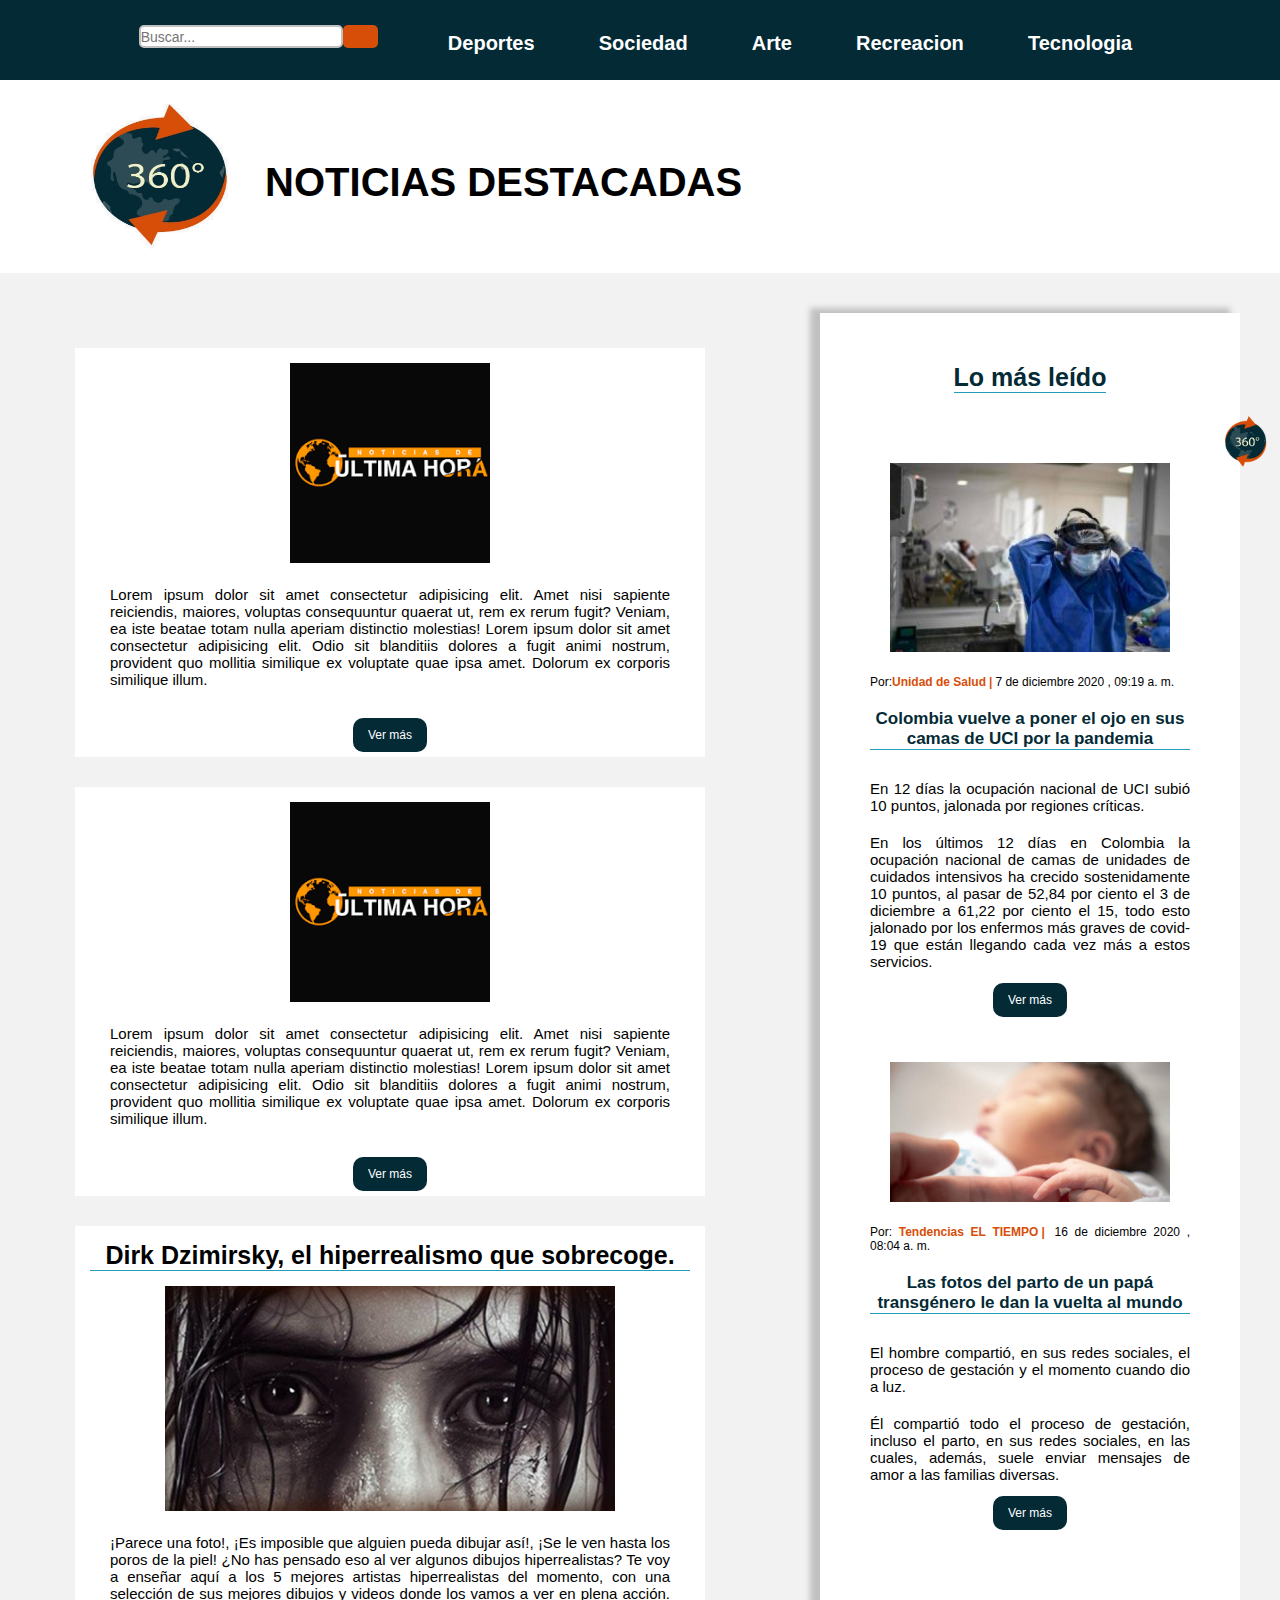
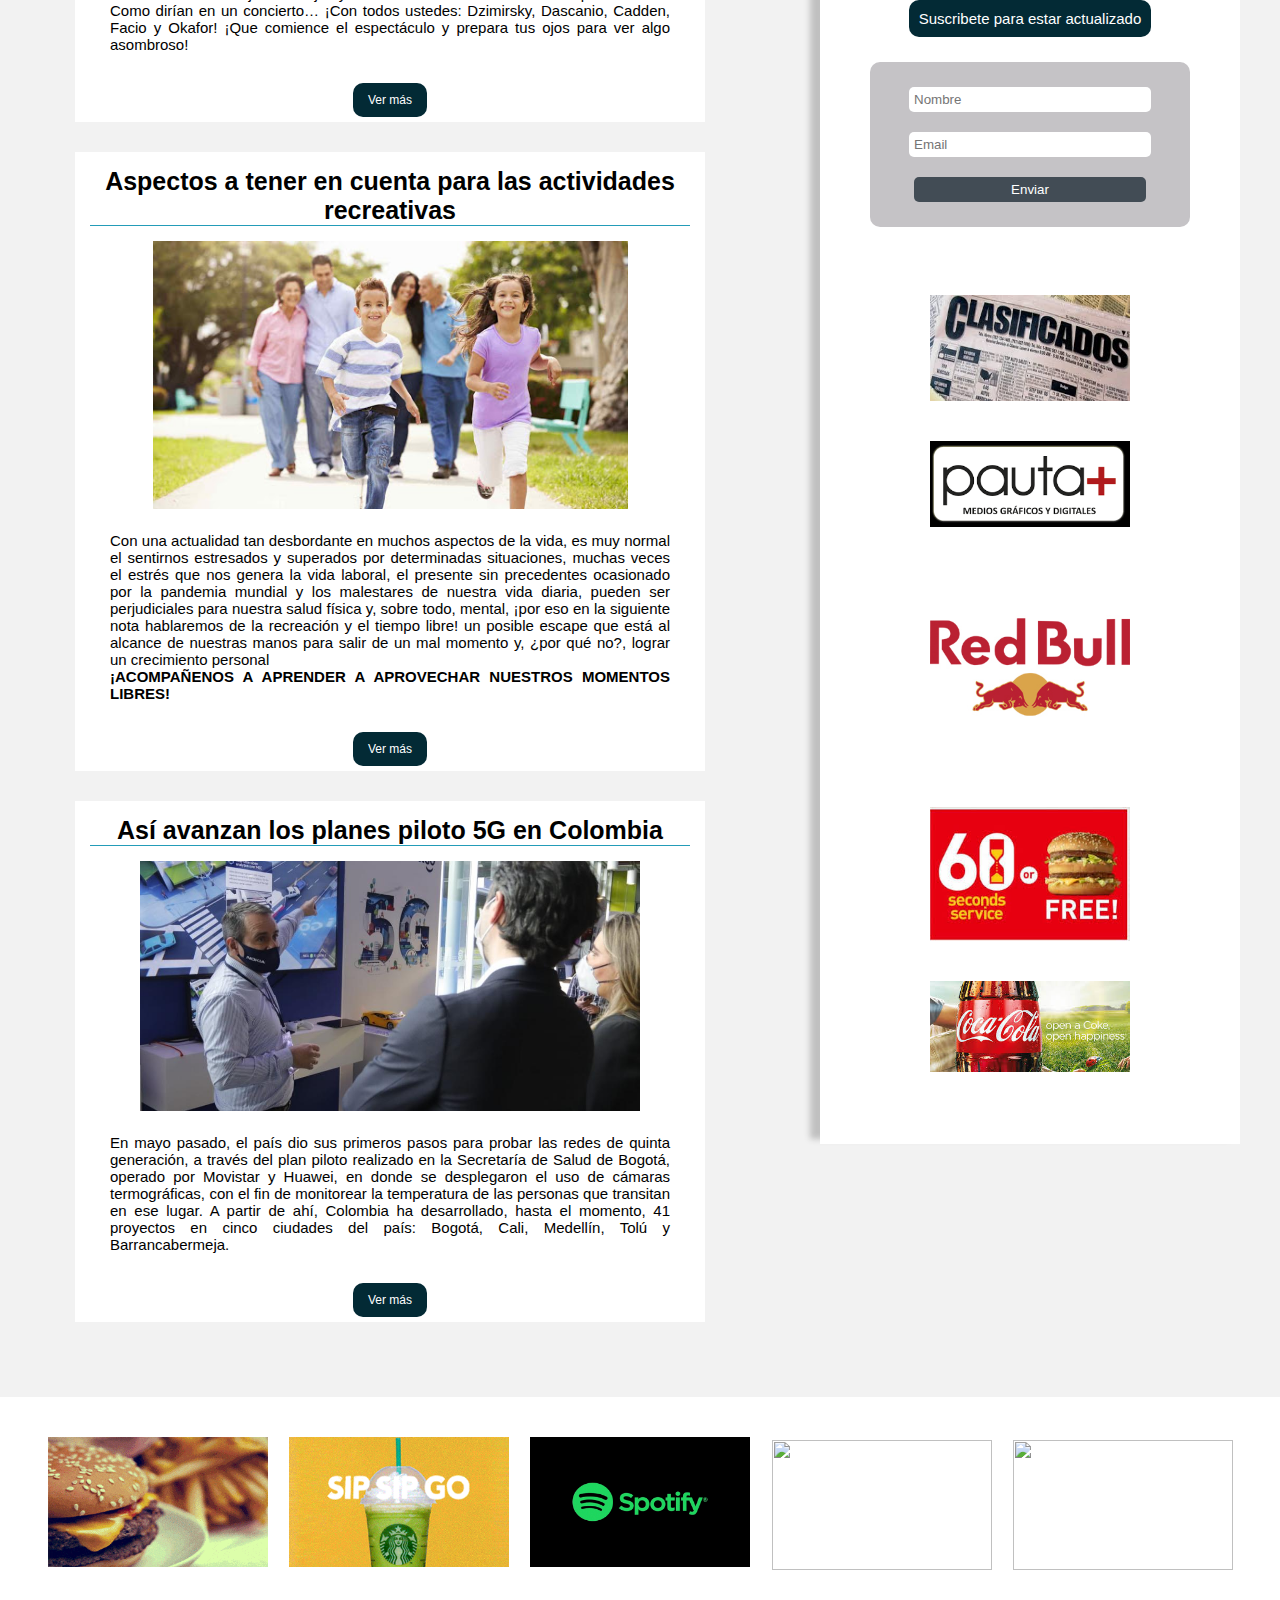
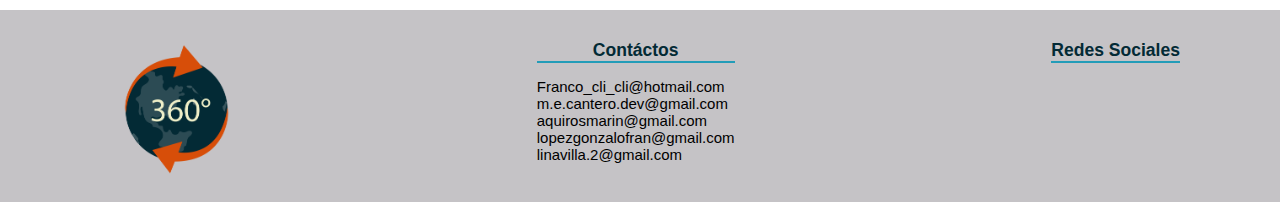
==== commit 127bfaed: "se hacen modificaciones en html de arte y ensayos en el resto del proyecto" ====
--- a/index.html
+++ b/index.html
@@ -68,9 +68,11 @@
             </section>
             <section class="hijo2">
                 <article>
-                    <h2 class="titulo-noticia">¡Los mejores! El 11 ideal histórico de France Football.</h2>
-                    <img src="/img/deportes.jpg" width="550px" alt="">
-                    <p>La revista France Football dio a conocer el mejor 11 inicial de la historia del fútbol. A través de una votación de la que participaron 140 periodistas, el prestigioso medio deportivo formó un equipo con lo mejores de la historia en cada posición. Con el esquema 3-4-3, la revista creó el equipo ideal de todos los tiempos, con dos jugadores que siguen actualmente en actividad.
+                    <img src="img/foto_noticia_temporal.png" width="200px" alt="">
+                    <p>Lorem ipsum dolor sit amet consectetur adipisicing elit. Amet nisi sapiente reiciendis, maiores, voluptas consequuntur quaerat ut, rem ex rerum fugit? Veniam, 
+                        ea iste beatae totam nulla aperiam distinctio molestias!
+                        Lorem ipsum dolor sit amet consectetur adipisicing elit. Odio sit blanditiis dolores a fugit animi nostrum, provident 
+                        quo mollitia similique ex voluptate quae ipsa amet. Dolorum ex corporis similique illum.
                     </p><br>
                     <a href="Sociedad.html" target="_blanck"  class="boton" ><button">Ver más</button></a>
                 </article>
@@ -78,11 +80,10 @@
             <section class="hijo2">
                 <article>
                     <h2 class="titulo-noticia">Dirk Dzimirsky, el hiperrealismo que sobrecoge.</h2>
-                    <img src="img/arte.jpg" width="300px" alt="Arte">
-                    <h5>20 octubre, 2020 por Juan</h5>
-                    <p>¡Parece una foto!, ¡Es imposible que alguien pueda dibujar así!, ¡Se le ven hasta los poros de la piel! ¿No has pensado eso al ver algunos dibujos hiperrealistas?
+                    <img src="img/imagen-arte-1.jpg" width="450px" alt="Arte">
+                        <p>¡Parece una foto!, ¡Es imposible que alguien pueda dibujar así!, ¡Se le ven hasta los poros de la piel! ¿No has pensado eso al ver algunos dibujos hiperrealistas?
                         Te voy a enseñar aquí a los 5 mejores artistas hiperrealistas del momento, con una selección de sus mejores dibujos y videos donde los vamos a ver en plena acción.
-                         Como dirían en un concierto… ¡Con todos ustedes: Dzimirsky, Dascanio, Cadden, Facio y Okafor! ¡Que comience el espectáculo y prepara tus ojos para ver algo asombroso!
+                        Como dirían en un concierto… ¡Con todos ustedes: Dzimirsky, Dascanio, Cadden, Facio y Okafor! ¡Que comience el espectáculo y prepara tus ojos para ver algo asombroso!
                     </p><br>
                     <a href="Arte.html" target="_blanck"  class="boton"><button">Ver más</button></a>
                 </article>
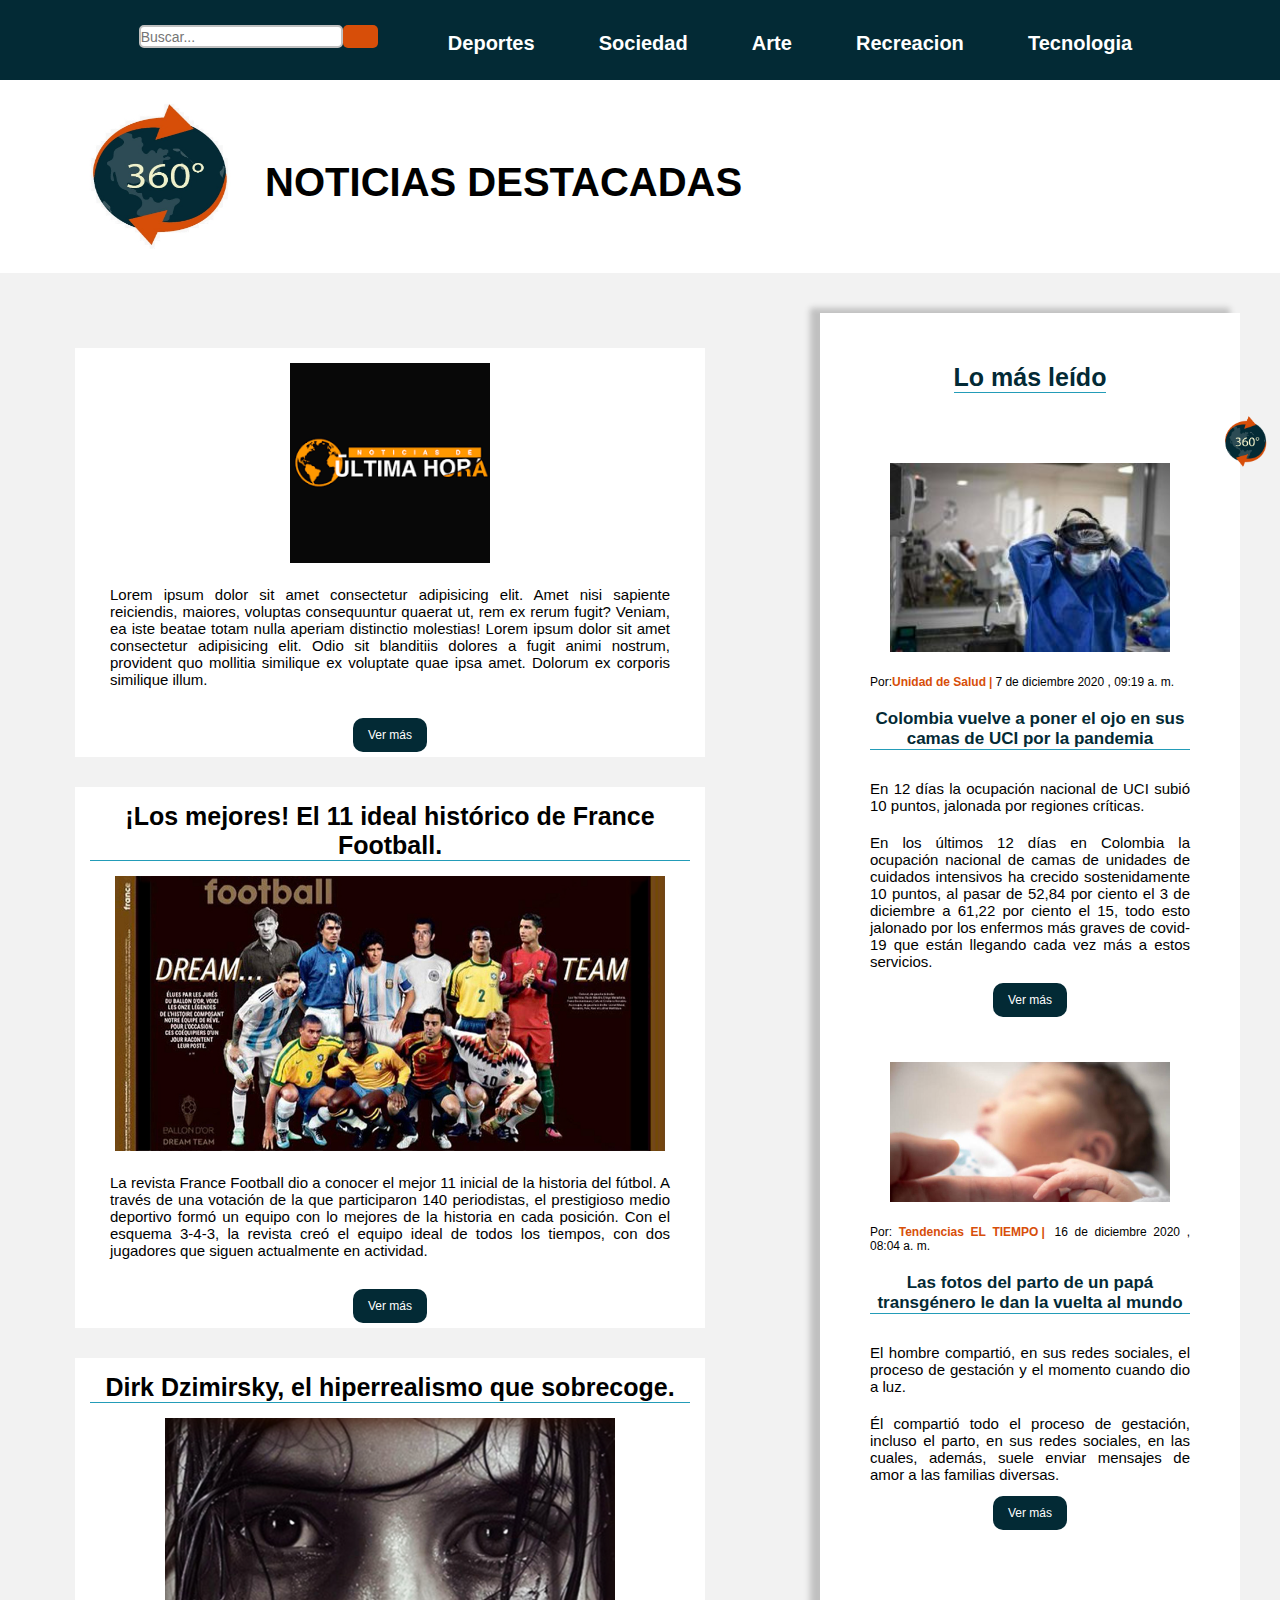
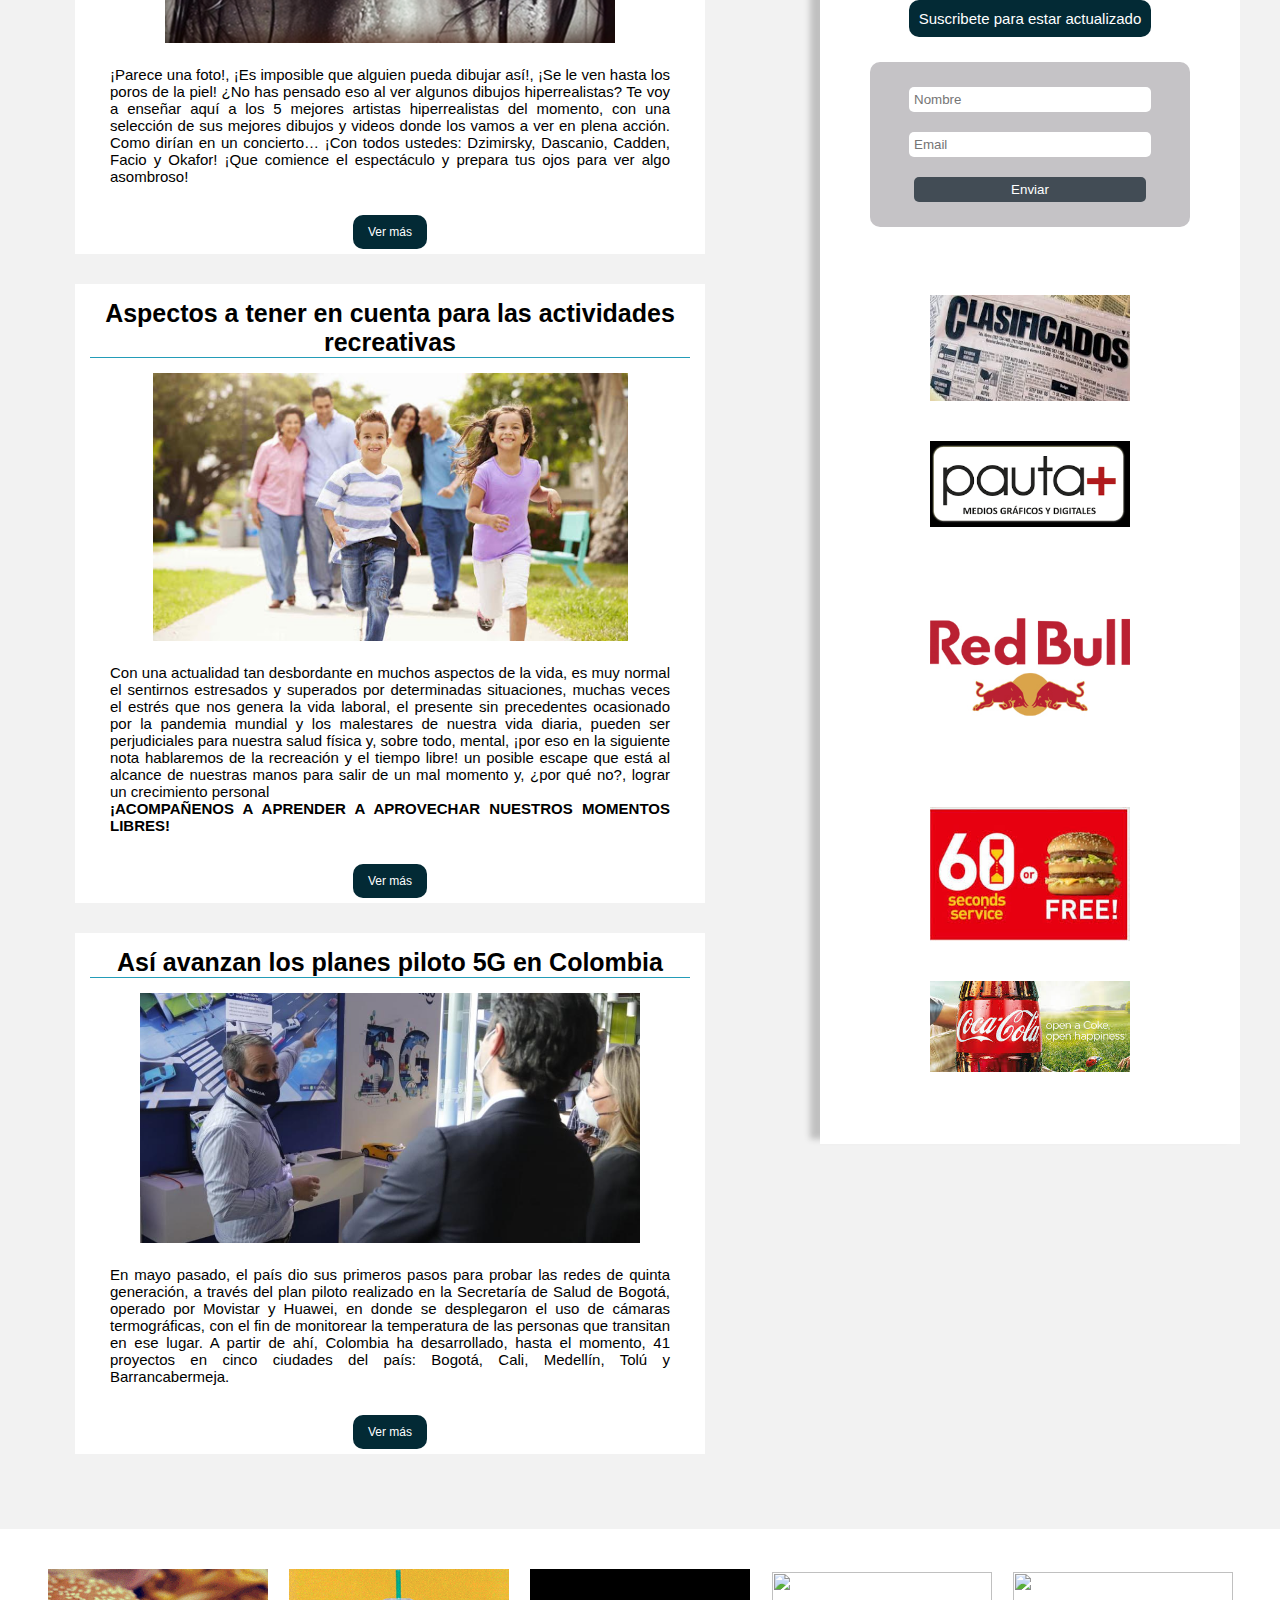
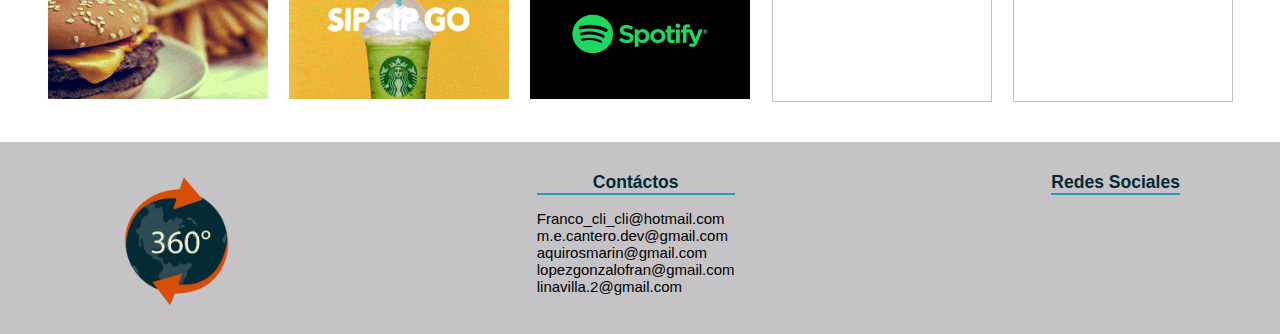
==== commit 8ff993e0: "Merge pull request #37 from Francoheredia/andres1" ====
--- a/index.html
+++ b/index.html
@@ -68,11 +68,9 @@
             </section>
             <section class="hijo2">
                 <article>
-                    <img src="img/foto_noticia_temporal.png" width="200px" alt="">
-                    <p>Lorem ipsum dolor sit amet consectetur adipisicing elit. Amet nisi sapiente reiciendis, maiores, voluptas consequuntur quaerat ut, rem ex rerum fugit? Veniam, 
-                        ea iste beatae totam nulla aperiam distinctio molestias!
-                        Lorem ipsum dolor sit amet consectetur adipisicing elit. Odio sit blanditiis dolores a fugit animi nostrum, provident 
-                        quo mollitia similique ex voluptate quae ipsa amet. Dolorum ex corporis similique illum.
+                    <h2 class="titulo-noticia">¡Los mejores! El 11 ideal histórico de France Football.</h2>
+                    <img src="/img/deportes.jpg" width="550px" alt="">
+                    <p>La revista France Football dio a conocer el mejor 11 inicial de la historia del fútbol. A través de una votación de la que participaron 140 periodistas, el prestigioso medio deportivo formó un equipo con lo mejores de la historia en cada posición. Con el esquema 3-4-3, la revista creó el equipo ideal de todos los tiempos, con dos jugadores que siguen actualmente en actividad.
                     </p><br>
                     <a href="Sociedad.html" target="_blanck"  class="boton" ><button">Ver más</button></a>
                 </article>
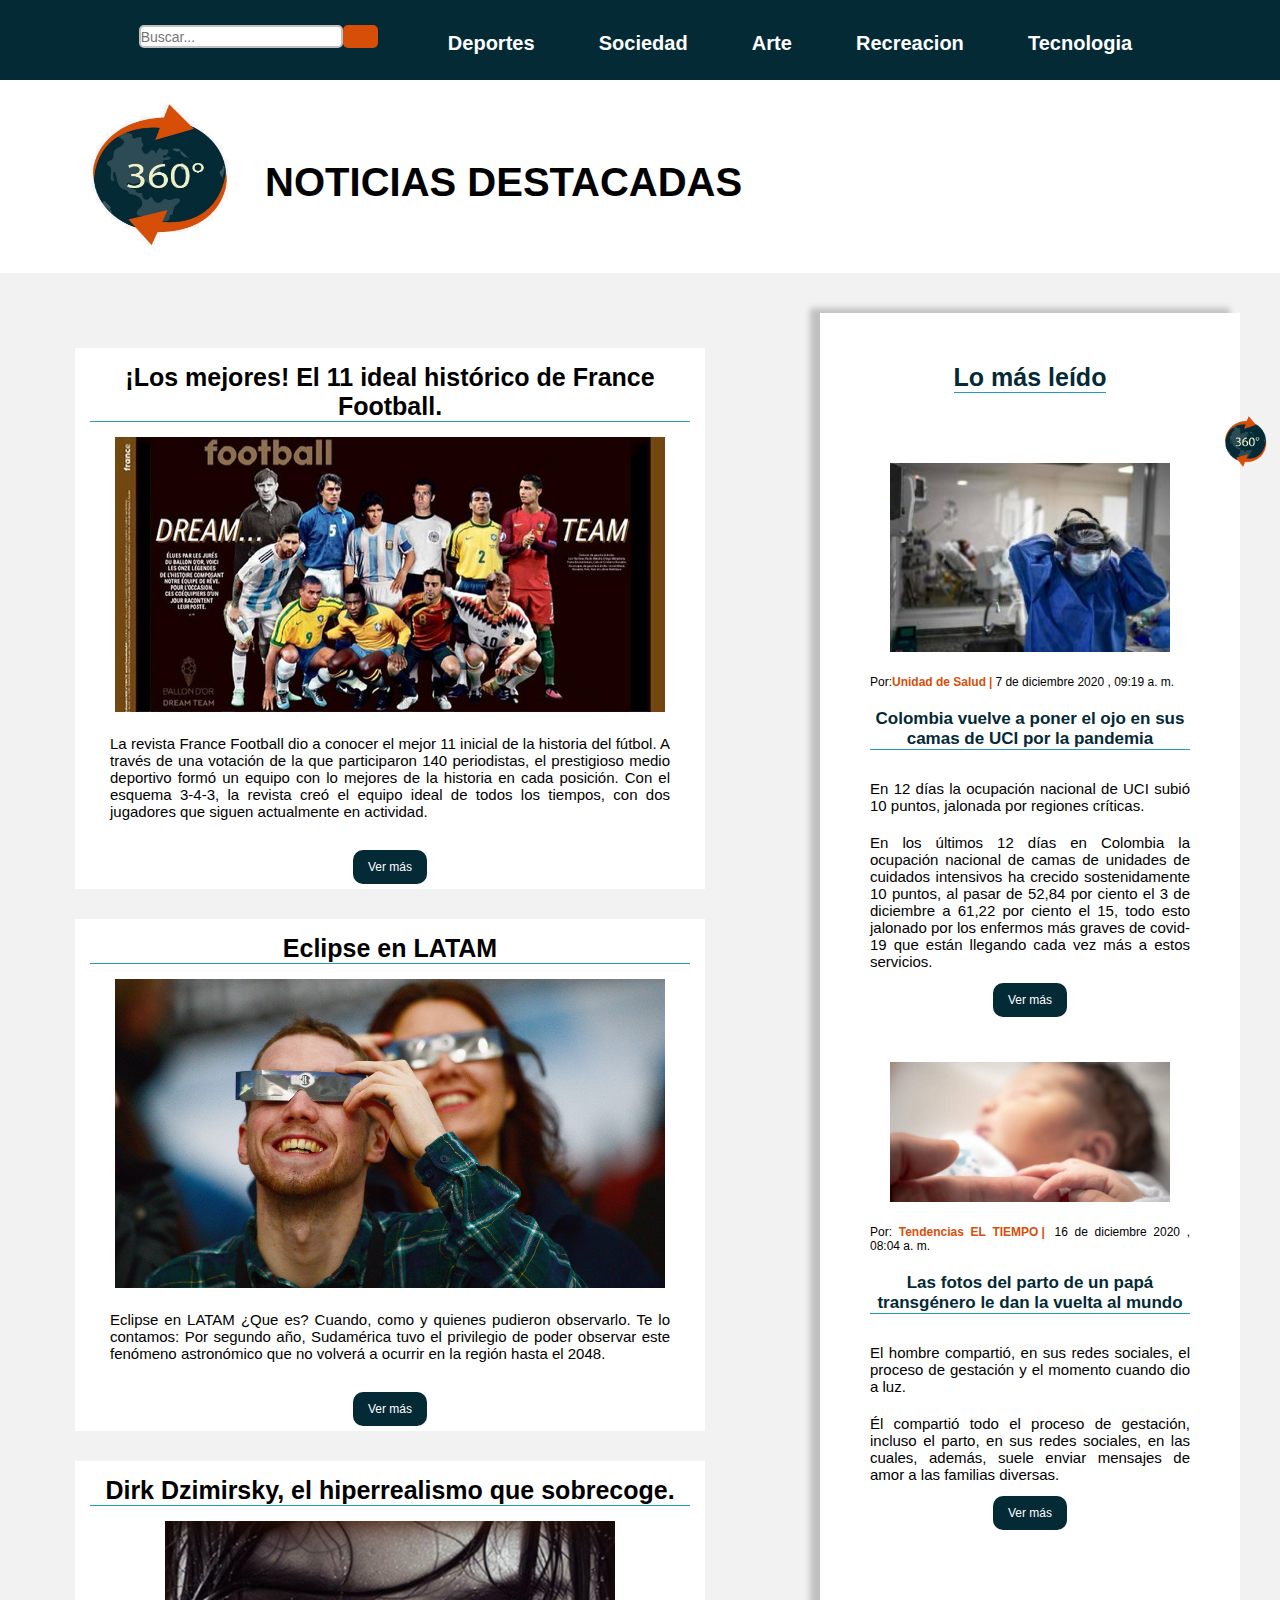
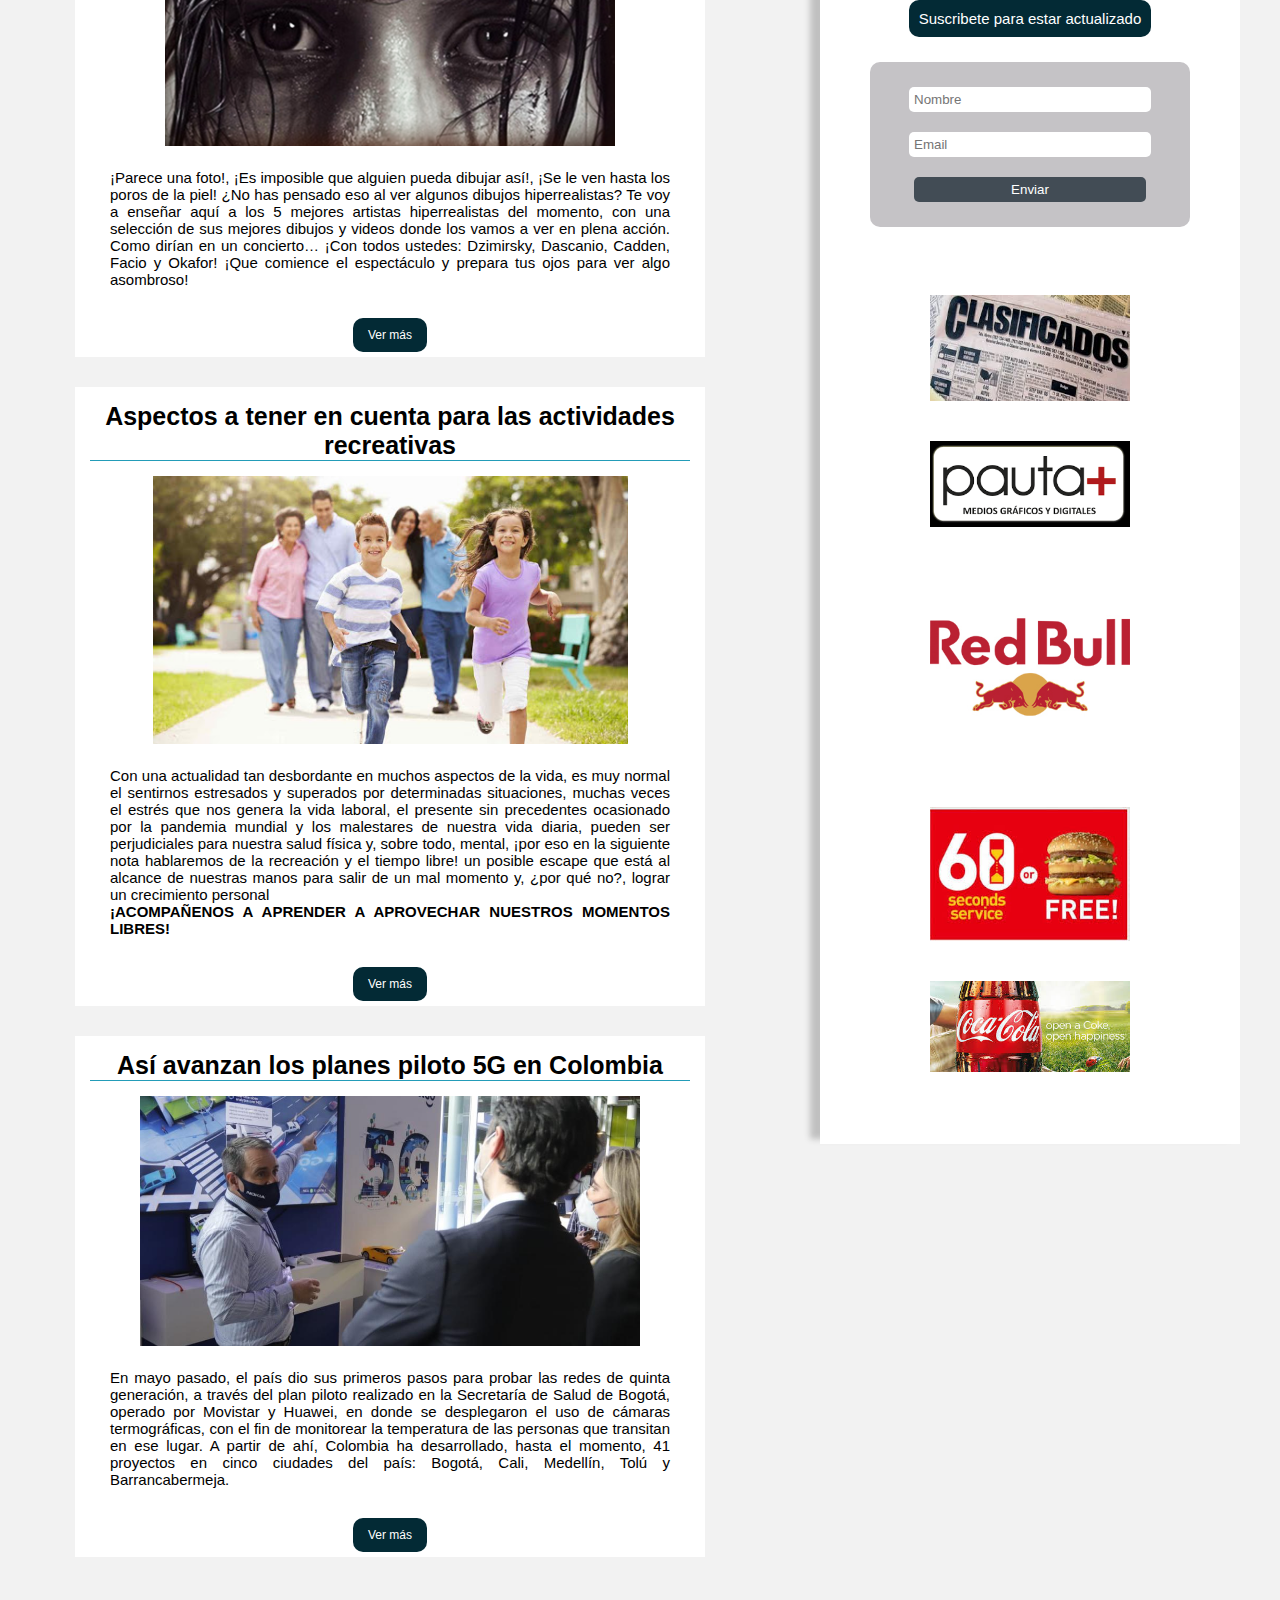
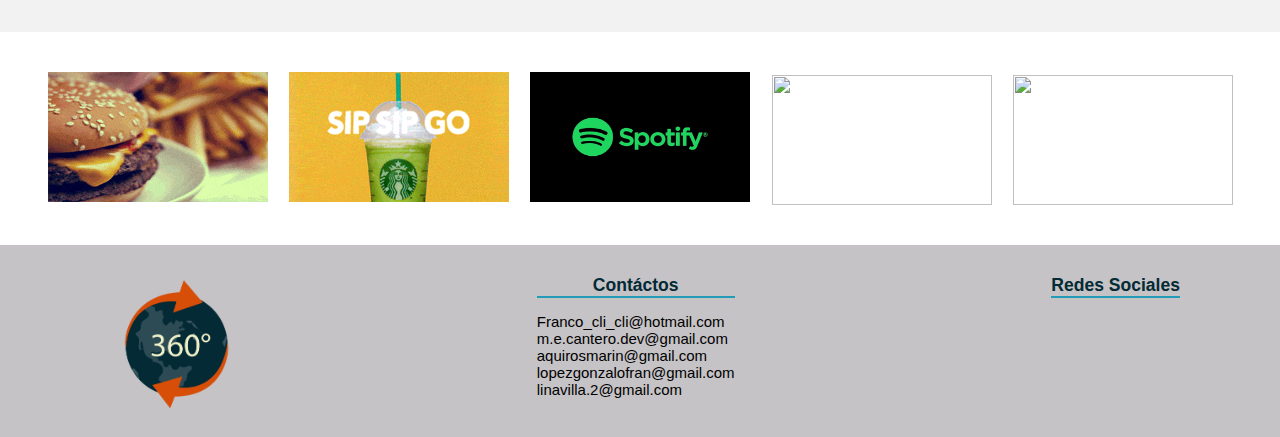
==== commit c102f39e: "se hacen modificaciones en html en deportes y en sociedad el proyecto" ====
--- a/index.html
+++ b/index.html
@@ -57,20 +57,21 @@
         <main class="hijo">
             <section class="hijo2">
                 <article>
-                    <img src="img/foto_noticia_temporal.png" width="200px" alt="">
-                    <p>Lorem ipsum dolor sit amet consectetur adipisicing elit. Amet nisi sapiente reiciendis, maiores, voluptas consequuntur quaerat ut, rem ex rerum fugit? Veniam, 
-                        ea iste beatae totam nulla aperiam distinctio molestias!
-                        Lorem ipsum dolor sit amet consectetur adipisicing elit. Odio sit blanditiis dolores a fugit animi nostrum, provident 
-                        quo mollitia similique ex voluptate quae ipsa amet. Dolorum ex corporis similique illum.
+                    <h2 class="titulo-noticia">¡Los mejores! El 11 ideal histórico de France Football.</h2>
+                    <img src="img/deportes.jpg" width="550x" alt="">
+                    <p>La revista France Football dio a conocer el mejor 11 inicial de la historia del fútbol. A través de una votación de la que participaron 140 periodistas, el prestigioso medio deportivo formó un equipo con lo mejores de la historia en cada posición. Con el esquema 3-4-3, la revista creó el equipo ideal de todos los tiempos, con dos jugadores que siguen actualmente en actividad.
                     </p><br>
                     <a href="Deportes.html" target="_blanck"  class="boton"><button">Ver más</button></a>
                 </article>
             </section>
             <section class="hijo2">
                 <article>
-                    <h2 class="titulo-noticia">¡Los mejores! El 11 ideal histórico de France Football.</h2>
-                    <img src="/img/deportes.jpg" width="550px" alt="">
-                    <p>La revista France Football dio a conocer el mejor 11 inicial de la historia del fútbol. A través de una votación de la que participaron 140 periodistas, el prestigioso medio deportivo formó un equipo con lo mejores de la historia en cada posición. Con el esquema 3-4-3, la revista creó el equipo ideal de todos los tiempos, con dos jugadores que siguen actualmente en actividad.
+                    <h2 class="titulo-noticia">Eclipse en LATAM</h2>
+                    <img src="img/anteojo.jpg" width="550px" alt="">
+                    <p>Eclipse en LATAM
+                        ¿Que es? Cuando, como y quienes pudieron observarlo.
+                        Te lo contamos:
+                        Por segundo año, Sudamérica tuvo el privilegio de poder observar este fenómeno astronómico que no volverá a ocurrir en la región hasta el 2048.
                     </p><br>
                     <a href="Sociedad.html" target="_blanck"  class="boton" ><button">Ver más</button></a>
                 </article>
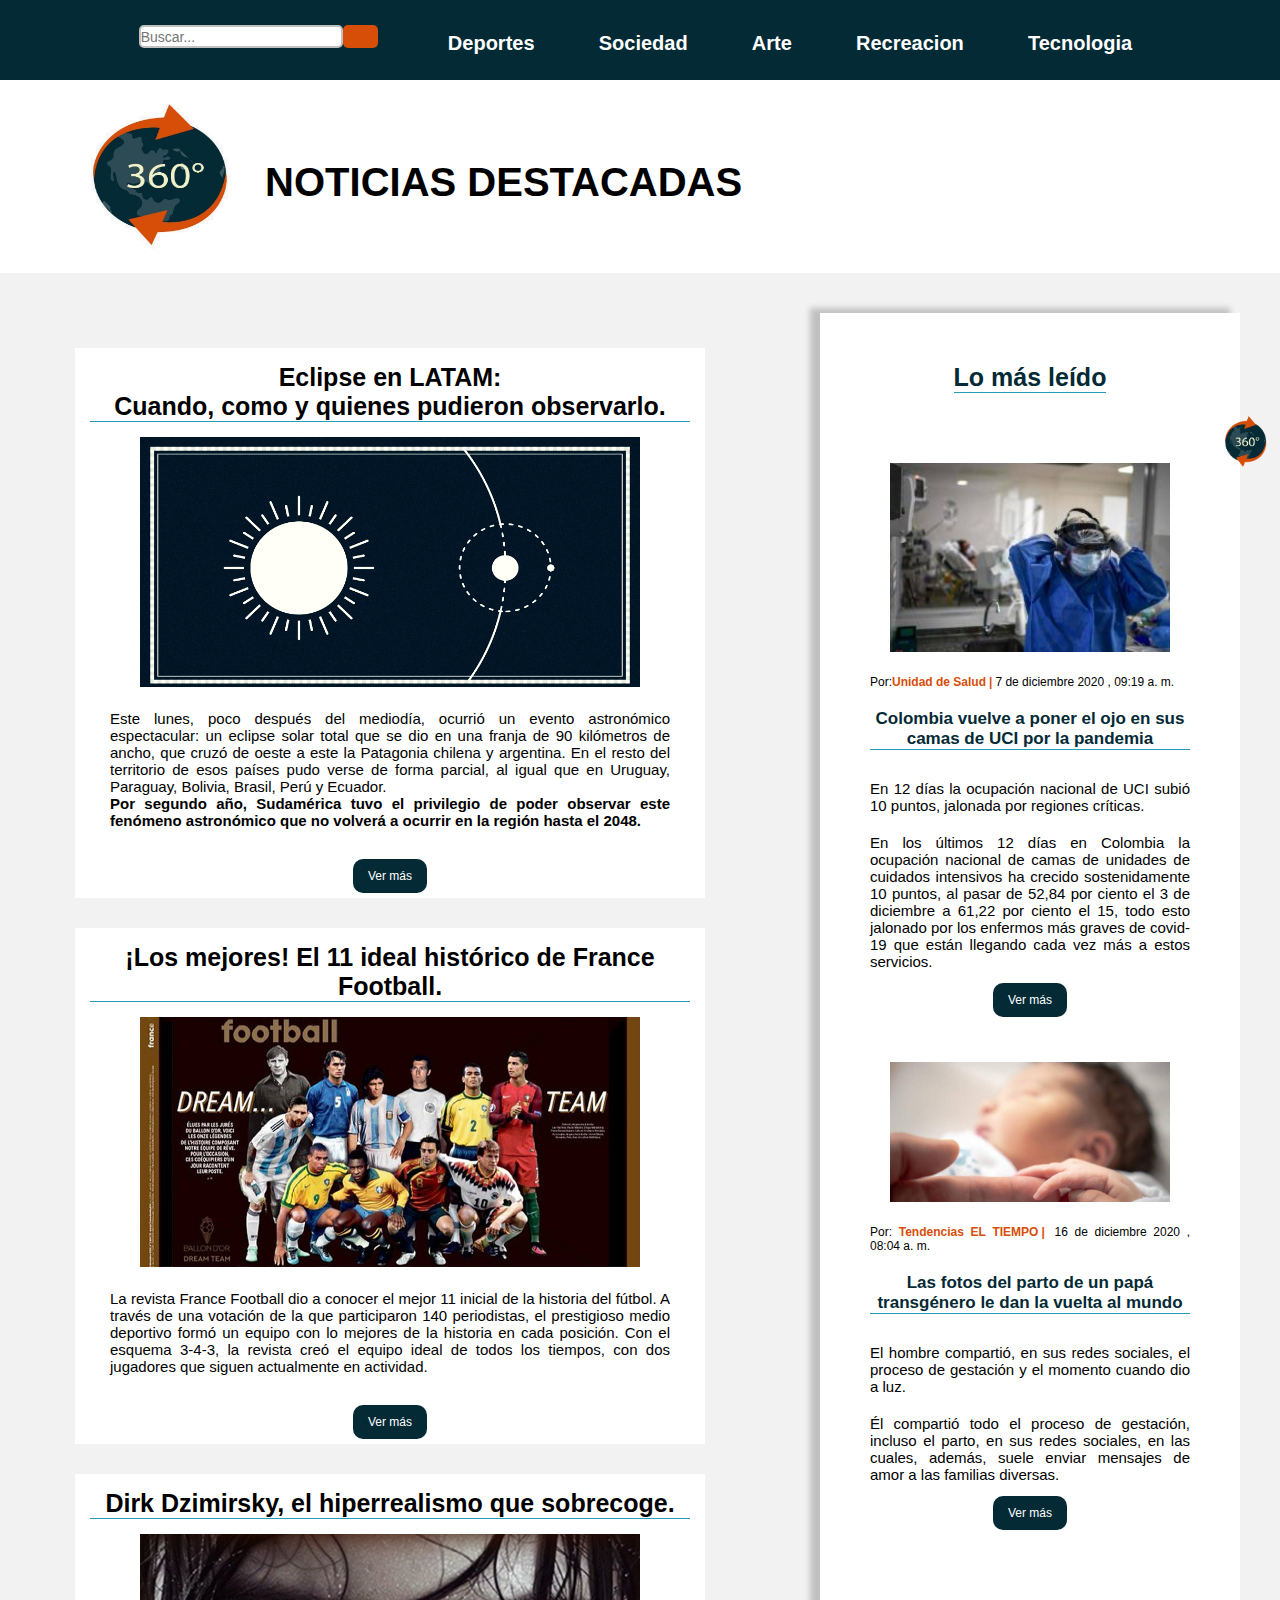
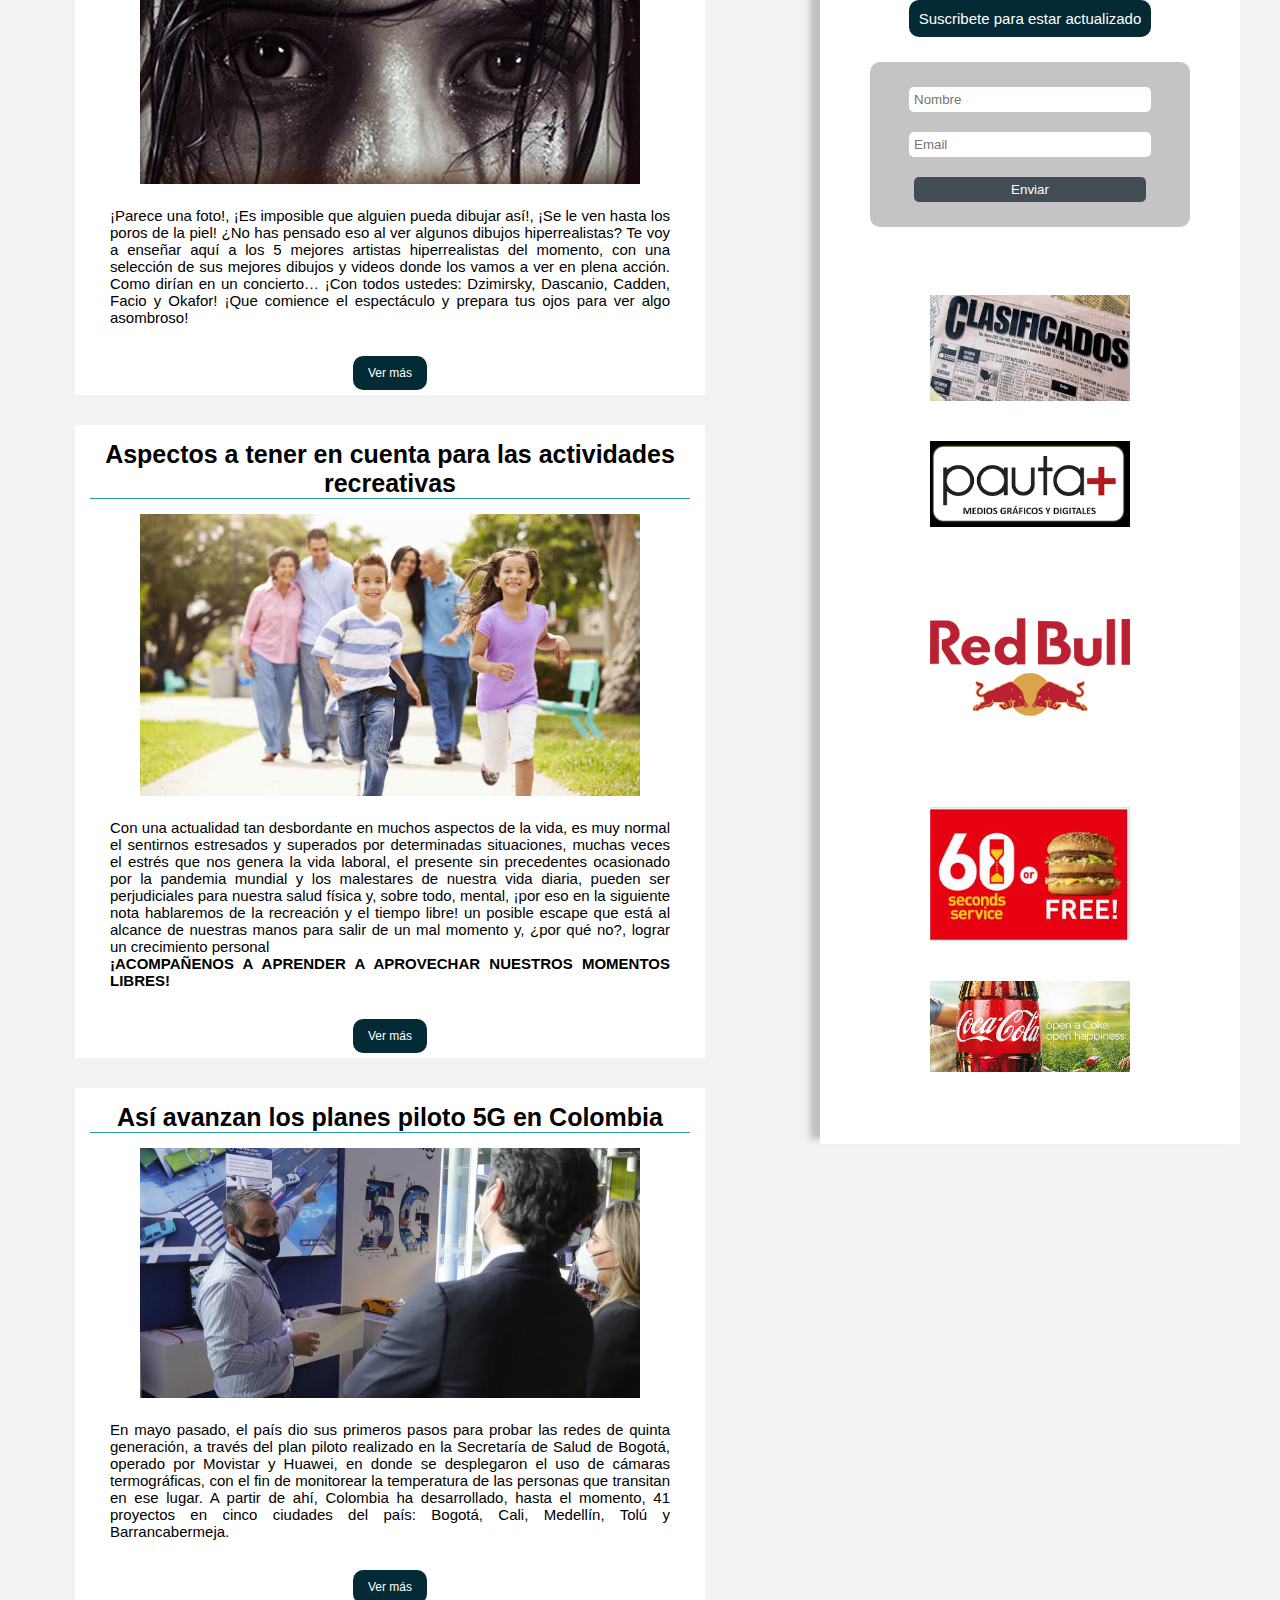
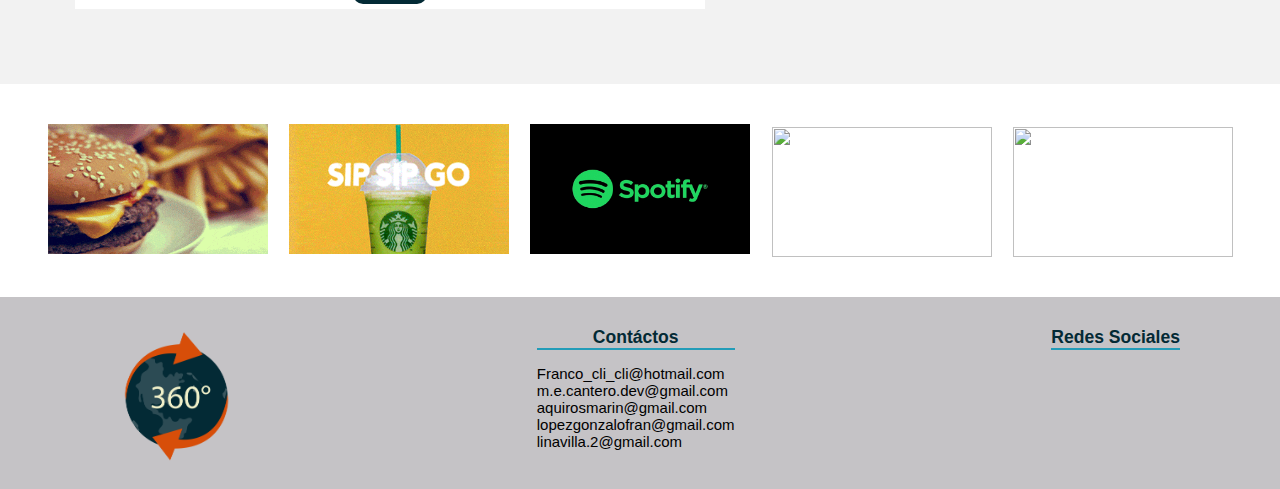
==== commit 2964a703: "modificacion a sociedad y añadido a index" ====
--- a/index.html
+++ b/index.html
@@ -57,29 +57,27 @@
         <main class="hijo">
             <section class="hijo2">
                 <article>
+                    <h2 class="titulo-noticia"> Eclipse en LATAM:<br> Cuando, como y quienes pudieron observarlo.</h2>
+                    <img src="img/Eclipse-01.png" width="500px" alt="Sociedad">
+                    <p>Este lunes, poco después del mediodía, ocurrió un evento astronómico espectacular: un eclipse solar total que se dio en una franja de 90 kilómetros de ancho, que cruzó de oeste a este la Patagonia chilena y argentina. En el resto del territorio de esos países pudo verse de forma parcial, al igual que en Uruguay, Paraguay, Bolivia, Brasil, Perú y Ecuador.<br>
+                    <strong>Por segundo año, Sudamérica tuvo el privilegio de poder observar este fenómeno astronómico que no volverá a ocurrir en la región hasta el 2048.</strong>
+                    </p><br>
+                    <a href="Sociedad.html" target="_blanck"  class="boton"><button">Ver más</button></a>
+                </article>
+            </section>
+            <section class="hijo2">
+                <article>
                     <h2 class="titulo-noticia">¡Los mejores! El 11 ideal histórico de France Football.</h2>
-                    <img src="img/deportes.jpg" width="550x" alt="">
+                    <img src="img/deportes.jpg" width="500px" alt="">
                     <p>La revista France Football dio a conocer el mejor 11 inicial de la historia del fútbol. A través de una votación de la que participaron 140 periodistas, el prestigioso medio deportivo formó un equipo con lo mejores de la historia en cada posición. Con el esquema 3-4-3, la revista creó el equipo ideal de todos los tiempos, con dos jugadores que siguen actualmente en actividad.
                     </p><br>
-                    <a href="Deportes.html" target="_blanck"  class="boton"><button">Ver más</button></a>
-                </article>
-            </section>
-            <section class="hijo2">
-                <article>
-                    <h2 class="titulo-noticia">Eclipse en LATAM</h2>
-                    <img src="img/anteojo.jpg" width="550px" alt="">
-                    <p>Eclipse en LATAM
-                        ¿Que es? Cuando, como y quienes pudieron observarlo.
-                        Te lo contamos:
-                        Por segundo año, Sudamérica tuvo el privilegio de poder observar este fenómeno astronómico que no volverá a ocurrir en la región hasta el 2048.
-                    </p><br>
-                    <a href="Sociedad.html" target="_blanck"  class="boton" ><button">Ver más</button></a>
+                    <a href="Deportes.html" target="_blanck"  class="boton" ><button">Ver más</button></a>
                 </article>
             </section>
             <section class="hijo2">
                 <article>
                     <h2 class="titulo-noticia">Dirk Dzimirsky, el hiperrealismo que sobrecoge.</h2>
-                    <img src="img/imagen-arte-1.jpg" width="450px" alt="Arte">
+                    <img src="img/imagen-arte-1.jpg" width="500px" alt="Arte">
                         <p>¡Parece una foto!, ¡Es imposible que alguien pueda dibujar así!, ¡Se le ven hasta los poros de la piel! ¿No has pensado eso al ver algunos dibujos hiperrealistas?
                         Te voy a enseñar aquí a los 5 mejores artistas hiperrealistas del momento, con una selección de sus mejores dibujos y videos donde los vamos a ver en plena acción.
                         Como dirían en un concierto… ¡Con todos ustedes: Dzimirsky, Dascanio, Cadden, Facio y Okafor! ¡Que comience el espectáculo y prepara tus ojos para ver algo asombroso!
@@ -90,7 +88,7 @@
             <section class="hijo2">
                 <article>
                     <h2 class="titulo-noticia">Aspectos a tener en cuenta para las actividades recreativas</h2>
-                    <img src="img/recreacion1.jpg" width="475px" alt="">
+                    <img src="img/recreacion1.jpg" width="500px" alt="">
                     <p>Con una actualidad tan desbordante en muchos aspectos de la vida, es muy normal el sentirnos estresados y superados
                         por determinadas situaciones, muchas veces el estrés que nos genera la vida laboral, el presente sin precedentes ocasionado
                         por la pandemia mundial y los malestares de nuestra vida diaria, pueden ser perjudiciales para nuestra salud física y, sobre todo,
